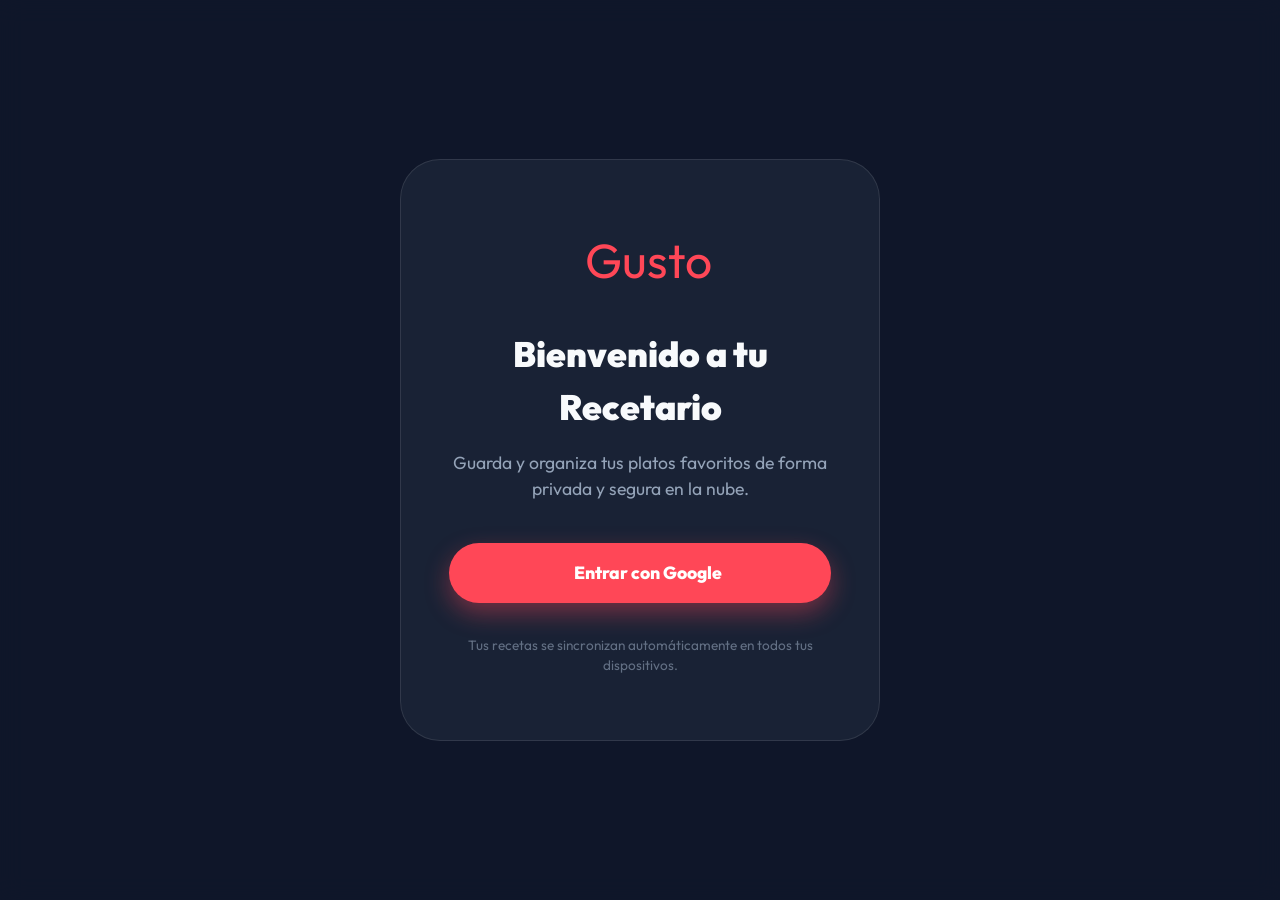
==== app.html @ de2c5a95 "0.4.0 recetas de la comunidad" ====
<!DOCTYPE html>
<html lang="en">

<head>
    <meta charset="UTF-8">
    <meta name="viewport" content="width=device-width, initial-scale=1.0">
    <title>Gusto - Mi Recetario</title>
    <meta name="description" content="Guarda, busca y organiza tus recetas favoritas con Gusto. Tu cocina, tus reglas.">
    <!-- Google Fonts -->
    <link rel="preconnect" href="https://fonts.googleapis.com">
    <link rel="preconnect" href="https://fonts.gstatic.com" crossorigin>
    <link href="https://fonts.googleapis.com/css2?family=Outfit:wght@300;400;600;800&display=swap" rel="stylesheet">
    <!-- Ionicons for Icons -->
    <script type="module" src="https://unpkg.com/ionicons@7.1.0/dist/ionicons/ionicons.esm.js"></script>
    <script nomodule src="https://unpkg.com/ionicons@7.1.0/dist/ionicons/ionicons.js"></script>
    <!-- Favicon -->
    <link rel="icon" href="https://cdn-icons-png.flaticon.com/512/3565/3565418.png" type="image/x-icon">
    <link rel="manifest" href="manifest.json">
    <link rel="stylesheet" href="style.css">
    <!-- Firebase SDK (Compat version for easier Vanilla integration) -->
    <script src="https://www.gstatic.com/firebasejs/9.22.1/firebase-app-compat.js"></script>
    <script src="https://www.gstatic.com/firebasejs/9.22.1/firebase-database-compat.js"></script>
    <script src="https://www.gstatic.com/firebasejs/9.22.1/firebase-auth-compat.js"></script>
</head>

<body class="dark-theme">
    <!-- Login Screen Overlay -->
    <div id="login-screen" class="auth-overlay">
        <div class="auth-card glass">
            <div class="auth-logo">
                <ion-icon name="restaurant"></ion-icon>
                <span>Gusto</span>
            </div>
            <h1>Bienvenido a tu Recetario</h1>
            <p>Guarda y organiza tus platos favoritos de forma privada y segura en la nube.</p>
            <button id="main-login-btn" class="btn-primary">
                <ion-icon name="logo-google"></ion-icon>
                <span>Entrar con Google</span>
            </button>
            <div class="auth-footer">
                Tus recetas se sincronizan automáticamente en todos tus dispositivos.
            </div>
        </div>
    </div>

    <div id="app" class="top-nav-layout" style="display: none;">
        <header class="main-header glass">
            <div class="header-content">
                <a href="index.html" class="logo" style="cursor: pointer; text-decoration: none;">
                    <ion-icon name="restaurant"></ion-icon>
                    <span>Gusto</span>
                </a>

                <nav class="top-nav">
                    <div class="nav-item active" data-view="home">Mis Recetas</div>
                    <div class="nav-item" data-view="favorites">Favoritas</div>
                    <div class="nav-item" data-view="planner">Planificador</div>
                    <div class="nav-item" data-view="shopping">Compras</div>
                    <div class="nav-sep"></div>
                    <div class="custom-dropdown" id="tag-dropdown-desktop">
                        <div class="dropdown-trigger">
                            <span id="current-tag-label-desktop">Todas las Tags</span>
                            <ion-icon name="chevron-down-outline"></ion-icon>
                        </div>
                        <ul class="dropdown-options" id="tag-options-desktop">
                            <li data-tag="all">Todas las Tags</li>
                            <!-- Tags will be injected here -->
                        </ul>
                    </div>
                </nav>

                <div class="header-actions">
                    <div class="search-container">
                        <ion-icon name="search-outline"></ion-icon>
                        <input type="text" id="recipe-search" placeholder="Buscar receta...">
                    </div>

                    <div class="header-btn-group">
                        <button id="add-recipe-btn-desktop" class="btn-primary-sm">
                            <ion-icon name="add"></ion-icon>
                            <span>Nueva</span>
                        </button>

                        <div class="user-profile">
                            <div class="avatar-container">
                                <div class="avatar" id="user-avatar">U</div>
                                <div class="avatar-dropdown glass">
                                    <div class="dropdown-header">Mi Cuenta</div>
                                    <button class="manage-tags-btn"><ion-icon name="pricetags-outline"></ion-icon>
                                        Gestionar Tags</button>
                                    <button class="import-json-btn-menu"><ion-icon
                                            name="code-working-outline"></ion-icon> Importar JSON</button>
                                    <button class="export-json-btn-menu"><ion-icon name="download-outline"></ion-icon>
                                        Exportar JSON</button>
                                    <div class="dropdown-divider"></div>
                                    <button class="logout-btn"><ion-icon name="log-out-outline"></ion-icon> Cerrar
                                        Sesión</button>
                                </div>
                            </div>
                        </div>
                    </div>
                </div>
            </div>
        </header>

        <!-- Mobile Bottom Navigation -->
        <nav class="mobile-bottom-nav glass">
            <div class="nav-item active" data-view="home">
                <ion-icon name="restaurant-outline"></ion-icon>
                <span>Recetas</span>
            </div>
            <div class="nav-item" data-view="favorites">
                <ion-icon name="star-outline"></ion-icon>
                <span>Favoritos</span>
            </div>
            <div class="floating-add-btn" id="add-recipe-btn-mobile">
                <ion-icon name="add"></ion-icon>
            </div>
            <div class="nav-item" data-view="planner">
                <ion-icon name="calendar-outline"></ion-icon>
                <span>Planer</span>
            </div>
            <div class="nav-item" data-view="shopping">
                <ion-icon name="cart-outline"></ion-icon>
                <span>Compras</span>
            </div>
        </nav>

        <!-- Mobile Top Bar (Search + Tags) -->
        <div class="mobile-top-bar glass">
            <a href="index.html" class="mobile-logo-link">
                <ion-icon name="restaurant-outline"></ion-icon>
            </a>
            <div class="search-container">
                <ion-icon name="search-outline"></ion-icon>
                <input type="text" id="recipe-search-mobile" placeholder="Buscar...">
            </div>
            <div class="custom-dropdown" id="tag-dropdown-mobile">
                <div class="dropdown-trigger">
                    <ion-icon name="pricetag-outline"></ion-icon>
                </div>
                <ul class="dropdown-options" id="tag-options-mobile">
                    <li data-tag="all">Todas</li>
                    <!-- Tags will be injected here -->
                </ul>
            </div>
            <div class="user-profile">
                <div class="avatar-container">
                    <div class="avatar" id="user-avatar-mobile">U</div>
                    <div class="avatar-dropdown glass">
                        <div class="dropdown-header">Mi Cuenta</div>
                        <button class="manage-tags-btn"><ion-icon name="pricetags-outline"></ion-icon> Gestionar
                            Tags</button>
                        <button class="import-json-btn-menu"><ion-icon name="code-working-outline"></ion-icon> Importar
                            JSON</button>
                        <button class="export-json-btn-menu"><ion-icon name="download-outline"></ion-icon> Exportar
                            JSON</button>
                        <div class="dropdown-divider"></div>
                        <button class="logout-btn"><ion-icon name="log-out-outline"></ion-icon> Cerrar Sesión</button>
                    </div>
                </div>
            </div>
        </div>


        <main class="content">
            <!-- Weekly Planner View -->
            <section id="planner-view" class="view-section" style="display: none;">
                <div class="header-info">
                    <h1>Planificador Semanal</h1>
                    <p>Organiza tus comidas de la semana</p>
                </div>
                <div class="planner-grid" id="planner-grid">
                    <!-- Days of week will be injected here -->
                </div>
            </section>

            <!-- Shopping List View -->
            <section id="shopping-view" class="view-section" style="display: none;">
                <div class="header-info">
                    <h1>Lista de Compras</h1>
                    <p>Ingredientes necesarios para tus recetas planeadas</p>
                </div>
                <div class="shopping-list-container glass" id="shopping-list-content">
                    <!-- Shopping list items will be injected here -->
                </div>
            </section>

            <section class="random-recipes-container" id="random-recipes-container">
                <div class="header-info">
                    <h1 id="category-title">Recetas Sorpresa</h1>
                    <p></p>
                </div>
                <div class="random-recipes-track" id="random-recipes-track">
                    <!-- Random recipes will be injected here -->
                </div>
            </section>

            <section class="recipe-grid-container">
                <div class="header-info">
                    <h1 id="main-grid-title">Mis Recetas</h1>
                    <p id="recipe-count">Tienes 0 recetas guardadas</p>
                </div>
                <div class="recipe-grid" id="recipe-grid">
                    <!-- Recipes will be injected here -->
                </div>
            </section>
        </main>
    </div>

    <!-- Modal for Adding/Editing Recipes -->
    <div id="recipe-modal" class="modal">
        <div class="modal-content glass">
            <div class="modal-header">
                <h2 id="modal-title">Nueva Receta</h2>
                <button type="button" class="close-modal btn-close-circle"><ion-icon
                        name="close-outline"></ion-icon></button>
            </div>
            <form id="recipe-form">
                <div class="form-grid">
                    <div class="input-group">
                        <label for="recipe-name">Nombre del Plato</label>
                        <input type="text" id="recipe-name" required placeholder="Ej: Lasagna de Berenjenas">
                    </div>
                    <div class="input-group full-width">
                        <label>Selecciona Etiquetas</label>
                        <div id="form-tag-selector" class="form-tag-selector">
                            <!-- Tags will be injected here -->
                        </div>
                    </div>
                    <div class="input-group">
                        <label for="recipe-time">Tiempo (minutos)</label>
                        <input type="number" id="recipe-time" placeholder="Ej: 30" min="1">
                    </div>
                    <div class="input-group">
                        <label for="recipe-difficulty">Dificultad</label>
                        <select id="recipe-difficulty">
                            <option value="Fácil">Fácil</option>
                            <option value="Media" selected>Media</option>
                            <option value="Difícil">Difícil</option>
                        </select>
                    </div>
                    <div class="input-group full-width">
                        <div class="public-toggle">
                            <label for="recipe-public-toggle" class="toggle-label">
                                <span class="toggle-icon"><ion-icon name="earth-outline"></ion-icon></span>
                                <span>Hacer receta pública (visible para todos)</span>
                            </label>
                            <label class="switch">
                                <input type="checkbox" id="recipe-public-toggle">
                                <span class="slider round"></span>
                            </label>
                        </div>
                    </div>
                    <div class="input-group full-width">
                        <label for="recipe-video">URL de Video (Youtube, opcional)</label>
                        <input type="url" id="recipe-video" placeholder="https://www.youtube.com/watch?v=...">
                    </div>
                    <div class="input-group full-width">
                        <label for="recipe-image">URL de Imagen</label>
                        <div class="input-with-button">
                            <input type="url" id="recipe-image" placeholder="https://images.unsplash.com/...">
                            <button type="button" id="search-google-btn" class="btn-secondary-sm">
                                <ion-icon name="logo-google"></ion-icon>
                                Buscar
                            </button>
                        </div>
                        <div id="image-preview-container" class="image-preview-container">
                            <img id="image-preview" src="" alt="Preview" style="display: none;">
                            <div id="image-placeholder" class="image-placeholder">
                                <ion-icon name="image-outline"></ion-icon>
                                <span>Vista previa de la imagen</span>
                            </div>
                        </div>
                    </div>
                    <div class="input-group full-width">
                        <label for="recipe-ingredients">Ingredientes</label>
                        <textarea id="recipe-ingredients" rows="4" required
                            placeholder="Harina (200 gr)&#10;Huevos (3 unidades)&#10;Leche (1 taza)&#10;Sal (a gusto)"></textarea>
                    </div>
                    <div class="input-group full-width">
                        <label for="recipe-steps">Pasos de Preparación</label>
                        <textarea id="recipe-steps" rows="6" required
                            placeholder="1. Precalentar el horno a 180°C&#10;2. Mezjar los ingredientes secos&#10;3. Agregar los líquidos&#10;4. Cocinar por 30 minutos"></textarea>
                    </div>
                </div>
                <div class="modal-footer">
                    <button type="button" class="btn-secondary close-modal">Cancelar</button>
                    <button type="submit" class="btn-primary" id="save-recipe-btn">Guardar Receta</button>
                </div>
            </form>
        </div>
    </div>

    <div id="view-modal" class="modal">
        <div class="modal-content glass detail-view">
            <div class="modal-header">
                <div class="header-actions-row">
                    <button type="button" class="close-modal btn-close-circle">
                        <ion-icon name="arrow-back-outline"></ion-icon>
                    </button>
                    <button id="favorite-current-btn" class="favorite-btn-static circle">
                        <ion-icon name="star-outline"></ion-icon>
                    </button>
                    <div class="header-main-actions">
                        <button id="cook-mode-btn" class="btn-cook-pill">
                            <ion-icon name="flame"></ion-icon>
                            <span class="hide-mobile">Cocinando</span>
                        </button>
                        <button id="share-recipe-btn" class="btn-icon circle">
                            <ion-icon name="share-social-outline"></ion-icon>
                        </button>
                        <button id="edit-current-btn" class="btn-icon circle">
                            <ion-icon name="create-outline"></ion-icon>
                        </button>
                    </div>
                    <button type="button" class="close-modal btn-close-circle">
                        <ion-icon name="close-outline"></ion-icon>
                    </button>
                </div>
            </div>
            <div id="recipe-details" class="details-body">
                <!-- Details will be injected here -->
            </div>
        </div>
    </div>

    <!-- Modal for Importing JSON -->
    <div id="import-modal" class="modal">
        <div class="modal-content glass">
            <div class="modal-header">
                <h2>Importar desde JSON</h2>
                <button type="button" class="close-modal btn-close-circle"><ion-icon
                        name="close-outline"></ion-icon></button>
            </div>
            <div class="modal-body" style="padding: 2rem;">
                <p style="color: var(--text-muted); margin-bottom: 1rem; font-size: 0.9rem;">Pega aquí el código JSON de
                    tu receta para cargarla automáticamente.</p>
                <textarea id="json-input" rows="12" style="width: 100%; font-family: monospace; font-size: 0.85rem;"
                    placeholder='{ "title": "...", "ingredients": [...], "instructions": [...] }'></textarea>
                <div id="import-error"
                    style="color: var(--primary); margin-top: 0.5rem; font-size: 0.85rem; display: none;">Error: Formato
                    JSON inválido o faltan campos obligatorios.</div>
            </div>
            <div class="modal-footer">
                <button type="button" class="btn-secondary close-modal">Cancelar</button>
                <button type="button" class="btn-primary" id="process-json-btn">Procesar JSON</button>
            </div>
        </div>
    </div>

    <!-- Cooking Mode Overlay -->
    <div id="cook-overlay" class="cook-overlay" style="display: none;">
        <div class="cook-content glass">
            <header class="cook-header">
                <div class="cook-header-left">
                    <h1 id="cook-title">Título de la Receta</h1>
                    <div id="cook-video-link-container"></div>
                </div>
                <button id="exit-cook-btn" class="btn-icon"><ion-icon name="close-outline"></ion-icon></button>
            </header>
            <div class="cook-body">
                <div class="cook-section">
                    <h2>Ingredientes <small>(Toca para marcar)</small></h2>
                    <ul id="cook-ingredients-list" class="checklist"></ul>
                </div>
                <div class="cook-section">
                    <h2>Preparación</h2>
                    <div id="cook-steps-list" class="cook-steps"></div>
                </div>
            </div>
        </div>
    </div>

    <!-- Modal for Tag Management -->
    <div id="tags-modal" class="modal">
        <div class="modal-content glass">
            <div class="modal-header">
                <h2>Gestionar Tags</h2>
                <button type="button" class="close-modal btn-close-circle"><ion-icon
                        name="close-outline"></ion-icon></button>
            </div>
            <div class="modal-body" style="padding: 2rem;">
                <div class="add-tag-form" style="display: flex; gap: 1rem; margin-bottom: 2rem;">
                    <input type="text" id="new-tag-name" placeholder="Nueva tag..."
                        style="flex: 1; padding: 0.8rem 1.2rem; border-radius: 12px; background: rgba(255,255,255,0.05); border: 1px solid var(--border-color); color: white;">
                    <button id="add-tag-btn" class="btn-primary" style="padding: 0 1.5rem;">Añadir</button>
                </div>
                <div id="tags-list-container" class="tags-manager-list">
                    <!-- Tags will be listed here with edit/delete buttons -->
                </div>
            </div>
        </div>
    </div>

    <!-- Modal for Planner Selection -->
    <div id="planner-modal" class="modal">
        <div class="modal-content glass">
            <div class="modal-header">
                <h2>Añadir al Plan: <span id="planner-day-name">Día</span></h2>
                <button type="button" class="close-modal"><ion-icon name="close-outline"></ion-icon></button>
            </div>
            <div class="modal-body">
                <div class="planner-options-header">
                    <div class="search-container planner-search">
                        <ion-icon name="search-outline"></ion-icon>
                        <input type="text" id="planner-search-input" placeholder="Buscar receta para añadir...">
                    </div>
                </div>
                <div id="planner-options" class="planner-list">
                    <!-- Recipes will be listed here as simple list items -->
                </div>
            </div>
        </div>
    </div>

    <script src="main.js"></script>
    <script src="app.js"></script>
</body>

</html>
---- style.css ----
:root {
    /* Color Palette */
    --primary: #ff4757;
    --primary-hover: #ff6b81;
    --primary-light: rgba(255, 71, 87, 0.15);
    --secondary: #475569;
    --secondary-hover: #64748b;
    --bg-dark: #0f172a;
    --bg-card: #1e293b;
    --bg-glass: rgba(30, 41, 59, 0.7);
    --text-main: #f8fafc;
    --text-muted: #94a3b8;
    --accent-blue: #38bdf8;
    --accent-green: #10b981;
    --danger: #ef4444;
    --border-color: rgba(255, 255, 255, 0.1);

    /* Layout Variables */
    --radius-lg: 28px;
    --radius-md: 16px;
    --radius-sm: 10px;
    --radius-pill: 100px;
    --shadow-lg: 0 20px 40px -15px rgba(0, 0, 0, 0.5);
    --transition-fast: 0.15s ease;
    --transition-med: 0.35s cubic-bezier(0.4, 0, 0.2, 1);
}

/* Base Styles */
* {
    margin: 0;
    padding: 0;
    box-sizing: border-box;
    font-family: 'Outfit', sans-serif;
}

body {
    background-color: var(--bg-dark);
    color: var(--text-main);
    overflow-x: hidden;
    line-height: 1.5;
}

::-webkit-scrollbar {
    width: 6px;
    height: 6px;
}

::-webkit-scrollbar-track {
    background: transparent;
}

::-webkit-scrollbar-thumb {
    background: var(--bg-card);
    border-radius: 10px;
}

#app {
    display: flex;
    flex-direction: column;
    min-height: 100vh;
    opacity: 0;
    transition: opacity 0.5s ease;
}

#app[style*="display: flex"],
#app[style*="display: block"] {
    opacity: 1;
}

/* Header & Navigation */
.main-header {
    background: var(--bg-glass);
    backdrop-filter: blur(16px);
    -webkit-backdrop-filter: blur(16px);
    border-bottom: 1px solid var(--border-color);
    position: sticky;
    top: 0;
    z-index: 1000;
    padding: 0.75rem 2rem;
}

.header-content {
    max-width: 1400px;
    margin: 0 auto;
    display: flex;
    align-items: center;
    justify-content: space-between;
    gap: 2rem;
}

.logo {
    display: flex;
    align-items: center;
    gap: 0.75rem;
    font-size: 1.6rem;
    font-weight: 800;
    color: var(--primary);
    cursor: pointer;
    flex-shrink: 0;
    text-decoration: none;
}

.logo:hover {
    opacity: 0.85;
}

.top-nav {
    display: flex;
    align-items: center;
    gap: 0.5rem;
}

.nav-item {
    font-size: 0.95rem;
    font-weight: 600;
    color: var(--text-muted);
    padding: 0.6rem 1.2rem;
    border-radius: var(--radius-md);
    transition: var(--transition-fast);
    cursor: pointer;
    display: flex;
    align-items: center;
    gap: 0.5rem;
}

.nav-item:hover {
    color: var(--text-main);
    background: rgba(255, 255, 255, 0.05);
}

.nav-item.active {
    color: var(--primary);
    background: var(--primary-light);
}

.nav-sep {
    width: 1px;
    height: 24px;
    background: var(--border-color);
    margin: 0 0.5rem;
}

/* Header Actions */
.header-actions {
    display: flex;
    align-items: center;
    gap: 1.5rem;
}

.search-container {
    background: var(--bg-card);
    border: 1px solid var(--border-color);
    border-radius: var(--radius-pill);
    display: flex;
    align-items: center;
    padding: 0 1.2rem;
    gap: 0.75rem;
    width: 240px;
    height: 42px;
    transition: var(--transition-med);
}

.search-container:focus-within {
    width: 320px;
    border-color: var(--primary);
    box-shadow: 0 0 0 4px rgba(255, 71, 87, 0.1);
}

.search-container input {
    background: transparent;
    border: none;
    color: var(--text-main);
    flex: 1;
    outline: none;
    font-size: 0.95rem;
}

.header-btn-group {
    display: flex;
    align-items: center;
    gap: 1rem;
}

/* Buttons */
button {
    border: none;
    outline: none;
    cursor: pointer;
    transition: var(--transition-fast);
    display: inline-flex;
    align-items: center;
    justify-content: center;
    gap: 0.5rem;
}

.btn-primary {
    background: linear-gradient(135deg, var(--primary), #ff6b81);
    color: white;
    padding: 0.9rem 2.2rem;
    font-weight: 800;
    border-radius: var(--radius-pill);
    box-shadow: 0 4px 15px rgba(255, 71, 87, 0.35);
    border: 1px solid rgba(255, 255, 255, 0.1);
}

.btn-primary:hover {
    transform: translateY(-3px) scale(1.02);
    box-shadow: 0 8px 25px rgba(255, 71, 87, 0.45);
}

.btn-primary:active {
    transform: translateY(0) scale(0.98);
}

.btn-primary-sm {
    background: linear-gradient(135deg, var(--primary), #ff6b81);
    color: white;
    height: 42px;
    padding: 0 1.5rem;
    font-weight: 700;
    border-radius: var(--radius-pill);
    box-shadow: 0 4px 12px rgba(255, 71, 87, 0.3);
    font-size: 0.9rem;
}

.btn-primary-sm:hover {
    transform: translateY(-2px);
    box-shadow: 0 6px 18px rgba(255, 71, 87, 0.4);
}

.btn-secondary {
    background: rgba(255, 255, 255, 0.08);
    color: white;
    padding: 0.9rem 2.2rem;
    font-weight: 700;
    border-radius: var(--radius-pill);
    border: 1px solid var(--border-color);
}

.btn-secondary:hover {
    background: rgba(255, 255, 255, 0.15);
    border-color: rgba(255, 255, 255, 0.3);
}

.btn-secondary-sm {
    background: rgba(255, 255, 255, 0.05);
    border: 1px solid var(--border-color);
    color: var(--text-main);
    height: 42px;
    padding: 0 1.2rem;
    font-weight: 600;
    border-radius: var(--radius-pill);
    font-size: 0.85rem;
}

.btn-secondary-sm:hover {
    background: rgba(255, 255, 255, 0.1);
}

.btn-danger {
    background: rgba(239, 68, 68, 0.1);
    color: var(--danger);
    border: 1px solid rgba(239, 68, 68, 0.2);
    padding: 0.8rem 1.8rem;
    font-weight: 700;
    border-radius: var(--radius-pill);
    text-decoration: none;
}

.btn-danger:hover {
    background: var(--danger);
    color: white;
    transform: scale(1.05);
}

.btn-icon {
    width: 44px;
    height: 44px;
    background: rgba(255, 255, 255, 0.08);
    color: var(--text-main);
    font-size: 1.4rem;
    border-radius: 50%;
}

.btn-icon:hover {
    background: var(--primary);
    color: white;
    transform: scale(1.1) rotate(5deg);
}

.btn-close-circle {
    width: 40px;
    height: 40px;
    background: rgba(255, 255, 255, 0.1);
    color: var(--text-main);
    font-size: 1.5rem;
    border-radius: 50%;
}

.btn-close-circle:hover {
    background: var(--danger);
    color: white;
    transform: rotate(90deg);
}

/* Custom Dropdown */
.custom-dropdown {
    position: relative;
}

.dropdown-trigger {
    background: rgba(255, 255, 255, 0.05);
    border: 1px solid var(--border-color);
    border-radius: var(--radius-pill);
    padding: 0.6rem 1.25rem;
    display: flex;
    align-items: center;
    gap: 0.75rem;
    font-size: 0.9rem;
    cursor: pointer;
    transition: 0.2s;
}

.dropdown-trigger:hover {
    background: rgba(255, 255, 255, 0.1);
    border-color: var(--text-muted);
}

.dropdown-options {
    position: absolute;
    top: calc(100% + 12px);
    right: 0;
    background: var(--bg-card);
    border: 1px solid var(--border-color);
    border-radius: var(--radius-md);
    min-width: 220px;
    display: none;
    z-index: 1100;
    padding: 0.6rem;
    box-shadow: var(--shadow-lg);
}

.custom-dropdown.active .dropdown-options {
    display: block !important;
    animation: slideDown 0.3s cubic-bezier(0.16, 1, 0.3, 1);
}

@keyframes slideDown {
    from {
        transform: translateY(-10px);
        opacity: 0;
    }

    to {
        transform: translateY(0);
        opacity: 1;
    }
}

.dropdown-options li {
    padding: 0.8rem 1.2rem;
    border-radius: var(--radius-sm);
    cursor: pointer;
    transition: 0.2s;
    list-style: none;
    font-weight: 500;
}

.dropdown-options li:hover {
    background: var(--primary-light);
    color: var(--primary);
    transform: translateX(5px);
}

/* Avatar System */
.avatar-container {
    position: relative;
}

.avatar {
    width: 42px;
    height: 42px;
    background: linear-gradient(135deg, #3b82f6, #06b6d4);
    border-radius: 50%;
    display: flex;
    align-items: center;
    justify-content: center;
    font-weight: 700;
    cursor: pointer;
    border: 2px solid rgba(255, 255, 255, 0.2);
    transition: 0.2s;
}

.avatar:hover {
    border-color: var(--primary);
    transform: translateY(-2px);
}

.avatar-dropdown {
    position: absolute;
    top: calc(100% + 15px);
    right: 0;
    width: 240px;
    background: var(--bg-card);
    border: 1px solid var(--border-color);
    border-radius: var(--radius-lg);
    padding: 0.75rem;
    display: none;
    flex-direction: column;
    gap: 0.25rem;
    z-index: 1100;
    box-shadow: var(--shadow-lg);
}

.avatar-container.active .avatar-dropdown {
    display: flex;
    animation: slideDown 0.3s cubic-bezier(0.16, 1, 0.3, 1);
}

.dropdown-header {
    padding: 0.8rem 1rem;
    font-size: 0.7rem;
    color: var(--text-muted);
    font-weight: 800;
    text-transform: uppercase;
    letter-spacing: 1.5px;
    opacity: 0.7;
}

.avatar-dropdown button {
    background: transparent;
    border: none;
    color: var(--text-main);
    padding: 0.8rem 1rem;
    text-align: left;
    border-radius: 12px;
    width: 100%;
    display: flex;
    align-items: center;
    gap: 0.8rem;
    font-size: 0.95rem;
    transition: 0.2s;
    cursor: pointer;
}

.avatar-dropdown button:hover {
    background: var(--primary-light);
    color: var(--primary);
    padding-left: 1.4rem;
}

.dropdown-divider {
    height: 1px;
    background: var(--border-color);
    margin: 0.5rem;
}

/* Detail Header Actions Row Base */
.header-actions-row {
    display: flex;
    align-items: center;
    gap: 1rem;
    width: 100%;
}

.header-main-actions {
    display: flex;
    align-items: center;
    gap: 0.8rem;
}

.btn-cook-pill {
    background: #ff4757;
    color: white;
    border: none;
    padding: 0.7rem 1.4rem;
    border-radius: 30px;
    display: flex;
    align-items: center;
    gap: 0.8rem;
    font-weight: 800;
    font-size: 0.95rem;
    cursor: pointer;
    transition: 0.3s;
    box-shadow: 0 5px 15px rgba(255, 71, 87, 0.3);
}

.btn-cook-pill:hover {
    background: #ff6b81;
    transform: translateY(-2px);
}

.btn-cook-pill ion-icon {
    font-size: 1.2rem;
}

.btn-icon.circle {
    width: 42px;
    height: 42px;
    display: flex;
    align-items: center;
    justify-content: center;
    border-radius: 50%;
    background: var(--primary-light);
    color: var(--primary);
}

.btn-icon.circle:hover {
    background: var(--primary);
    color: white;
}

/* Mobile navigation elements (HIDDEN ON DESKTOP) */
.mobile-bottom-nav {
    display: none;
    position: fixed;
    bottom: 0;
    left: 0;
    right: 0;
    height: 65px;
    background: rgba(15, 23, 42, 0.9);
    backdrop-filter: blur(25px);
    border-top: 1px solid rgba(255, 255, 255, 0.08);
    z-index: 1000;
    justify-content: space-around;
    align-items: center;
    padding: 0 0.5rem;
    box-shadow: 0 -10px 40px rgba(0, 0, 0, 0.4);
}

.floating-add-btn {
    width: 58px;
    height: 58px;
    background: #ff4757;
    color: white;
    border-radius: 50%;
    display: none;
    align-items: center;
    justify-content: center;
    font-size: 1.8rem;
    position: fixed;
    bottom: 35px;
    left: 50%;
    transform: translateX(-50%);
    box-shadow: 0 8px 25px rgba(255, 71, 87, 0.5);
    border: 5px solid #0f172a;
    cursor: pointer;
    transition: 0.3s cubic-bezier(0.175, 0.885, 0.32, 1.275);
    z-index: 1001;
}

.floating-add-btn:active {
    transform: translateX(-50%) scale(0.9);
}

.mobile-top-bar {
    display: none;
    position: sticky;
    top: 0;
    left: 0;
    right: 0;
    padding: 1rem 1.5rem;
    background: rgba(15, 23, 42, 0.8);
    backdrop-filter: blur(20px);
    z-index: 1000;
    gap: 1rem;
    align-items: center;
    border-bottom: 1px solid var(--border-color);
}

/* Main Content */
.content {
    flex: 1;
    padding: 4rem 2rem;
    max-width: 1400px;
    margin: 0 auto;
    width: 100%;
}

.header-info {
    margin-bottom: 2.5rem;
}

.header-info h1 {
    font-size: 2.5rem;
    font-weight: 900;
    margin-bottom: 0.5rem;
}

.header-info p {
    color: var(--text-muted);
    font-size: 1.1rem;
}

/* Carousel (Random Recipes) */
.random-recipes-container {
    margin-bottom: 5rem;
}

.random-recipes-track {
    display: flex;
    gap: 1.5rem;
    overflow-x: auto;
    padding-bottom: 1.5rem;
    scroll-snap-type: x mandatory;
}

.random-recipes-track::-webkit-scrollbar {
    height: 4px;
}

.random-card {
    flex: 0 0 100%;
    min-width: 100%;
    height: 400px;
    position: relative;
    border-radius: var(--radius-lg);
    overflow: hidden;
    scroll-snap-align: start;
    cursor: pointer;
    background: var(--bg-card);
}

.random-card img {
    width: 100%;
    height: 100%;
    object-fit: cover;
    filter: brightness(0.65);
    transition: 0.6s ease;
}

.random-card:hover img {
    transform: scale(1.02);
    filter: brightness(0.45);
}

.random-card-info {
    position: absolute;
    bottom: 0;
    left: 0;
    right: 0;
    padding: 4rem 3rem;
    background: linear-gradient(to top, rgba(0, 0, 0, 0.95) 0%, rgba(0, 0, 0, 0.4) 70%, transparent 100%);
    pointer-events: none;
    transition: 0.3s;
}

.random-card-info h3 {
    font-size: 2.2rem;
    font-weight: 900;
    color: white;
    margin-top: 0.8rem;
    text-shadow: 0 2px 15px rgba(0, 0, 0, 0.6);
    letter-spacing: -0.8px;
}

.random-card .tag {
    background: var(--primary);
    color: white;
    box-shadow: 0 4px 10px rgba(255, 71, 87, 0.4);
}

/* Recipe Grid */
.recipe-grid {
    display: grid;
    grid-template-columns: repeat(auto-fill, minmax(320px, 1fr));
    gap: 2.5rem;
}

.recipe-card {
    background: var(--bg-card);
    border-radius: var(--radius-lg);
    overflow: hidden;
    border: 1px solid var(--border-color);
    transition: var(--transition-med);
    cursor: pointer;
}

.recipe-card:hover {
    transform: translateY(-10px);
    border-color: var(--primary);
    box-shadow: 0 20px 40px rgba(0, 0, 0, 0.5);
}

.recipe-card-img-container {
    position: relative;
    height: 220px;
    width: 100%;
    overflow: hidden;
}

.recipe-img {
    width: 100%;
    height: 100%;
    object-fit: cover;
    transition: 0.6s ease;
}

.recipe-card:hover .recipe-img {
    transform: scale(1.08);
}

.favorite-btn {
    position: absolute;
    top: 1rem;
    right: 1rem;
    width: 40px;
    height: 40px;
    background: rgba(15, 23, 42, 0.6);
    backdrop-filter: blur(8px);
    border-radius: 50%;
    color: white;
    font-size: 1.3rem;
    z-index: 10;
}

.favorite-btn:hover {
    background: var(--primary);
    transform: scale(1.1);
}

.favorite-btn.active {
    color: #ffd700;
    background: rgba(255, 215, 0, 0.2);
    border: 1px solid rgba(255, 215, 0, 0.3);
}

.video-badge {
    position: absolute;
    top: 1rem;
    left: 1rem;
    background: rgba(239, 68, 68, 0.9);
    color: white;
    width: 36px;
    height: 36px;
    border-radius: 50%;
    display: flex;
    align-items: center;
    justify-content: center;
    font-size: 1.2rem;
    box-shadow: 0 4px 10px rgba(0, 0, 0, 0.3);
    z-index: 5;
}

.recipe-info {
    padding: 1.75rem;
}

.recipe-tags {
    display: flex;
    gap: 0.5rem;
    margin-bottom: 0.75rem;
    flex-wrap: wrap;
}

.tag {
    background: var(--primary-light);
    color: var(--primary);
    font-size: 0.75rem;
    font-weight: 800;
    padding: 0.35rem 0.85rem;
    border-radius: 10px;
    text-transform: uppercase;
    letter-spacing: 0.5px;
}

.recipe-card h3 {
    font-size: 1.4rem;
    font-weight: 800;
    margin-bottom: 0.75rem;
    line-height: 1.2;
}

.recipe-meta {
    display: flex;
    gap: 1rem;
    color: var(--text-muted);
    font-size: 0.85rem;
    font-weight: 600;
}

.recipe-meta span {
    display: flex;
    align-items: center;
    gap: 0.4rem;
}

.no-recipes {
    grid-column: 1 / -1;
    padding: 5rem;
    text-align: center;
    color: var(--text-muted);
}

.no-recipes ion-icon {
    font-size: 4rem;
    opacity: 0.2;
    margin-bottom: 1rem;
}

/* Modal System */
.modal {
    display: none;
    position: fixed;
    top: 0;
    left: 0;
    width: 100%;
    height: 100%;
    background: rgba(10, 15, 25, 0.85);
    backdrop-filter: blur(12px);
    z-index: 2000;
}

.modal-content {
    background: var(--bg-card);
    margin: 3rem auto;
    width: 90%;
    max-width: 850px;
    border-radius: 32px;
    border: 1px solid var(--border-color);
    box-shadow: 0 30px 60px rgba(0, 0, 0, 0.6);
    overflow-y: auto;
    max-height: calc(100vh - 6rem);
    animation: modalSlideUp 0.4s cubic-bezier(0.16, 1, 0.3, 1);
}

@keyframes modalSlideUp {
    from {
        transform: translateY(50px);
        opacity: 0;
    }

    to {
        transform: translateY(0);
        opacity: 1;
    }
}

.modal-header {
    padding: 2rem 2.5rem;
    border-bottom: 1px solid var(--border-color);
    display: flex;
    justify-content: space-between;
    align-items: center;
}

.modal-header h2 {
    font-size: 1.8rem;
    font-weight: 900;
}

.modal-footer {
    padding: 1.5rem 2.5rem;
    border-top: 1px solid var(--border-color);
    display: flex;
    justify-content: flex-end;
    gap: 1rem;
}

/* Form Styles */
.form-grid {
    padding: 2rem 2.5rem;
    display: grid;
    grid-template-columns: 1fr 1fr;
    gap: 1.5rem;
}

.input-group {
    display: flex;
    flex-direction: column;
    gap: 0.6rem;
}

.full-width {
    grid-column: 1 / -1;
}

.input-group label {
    font-size: 0.9rem;
    font-weight: 700;
    color: var(--text-muted);
}

.input-group input,
.input-group select,
.input-group textarea {
    background: rgba(255, 255, 255, 0.05);
    border: 1px solid var(--border-color);
    border-radius: var(--radius-md);
    padding: 0.75rem 1rem;
    color: white;
    outline: none;
    transition: 0.2s;
    font-size: 1rem;
}

.input-group input:focus,
.input-group select:focus,
.input-group textarea:focus {
    border-color: var(--primary);
    background: rgba(255, 255, 255, 0.08);
}

.input-with-button {
    display: flex;
    gap: 0.75rem;
}

.input-with-button input {
    flex: 1;
}

.image-preview-container {
    margin-top: 1rem;
    height: 180px;
    width: 100%;
    border-radius: var(--radius-md);
    background: rgba(255, 255, 255, 0.03);
    border: 2px dashed var(--border-color);
    display: flex;
    align-items: center;
    justify-content: center;
    overflow: hidden;
}

#image-preview {
    width: 100%;
    height: 100%;
    object-fit: cover;
}

.image-placeholder {
    display: flex;
    flex-direction: column;
    align-items: center;
    gap: 0.5rem;
    color: var(--text-muted);
}

.image-placeholder ion-icon {
    font-size: 2.5rem;
}

/* Detail View */
.detail-view {
    max-width: 1000px;
    padding: 0;
}

.detail-hero {
    position: relative;
    height: 400px;
}

.detail-hero img {
    width: 100%;
    height: 100%;
    object-fit: cover;
}

.detail-hero-overlay {
    position: absolute;
    inset: 0;
    background: linear-gradient(to top, var(--bg-card), transparent 70%);
}

.detail-content {
    padding: 2rem 3rem 4rem;
    margin-top: -80px;
    position: relative;
    z-index: 5;
}

.detail-header-info h1 {
    font-size: 3.5rem;
    font-weight: 950;
    line-height: 1.1;
    margin-bottom: 1rem;
}

.detail-meta-row {
    display: flex;
    gap: 2rem;
    margin-bottom: 2.5rem;
    color: var(--text-muted);
    font-size: 1.1rem;
}

.detail-section-title {
    font-size: 1.4rem;
    font-weight: 900;
    color: var(--primary);
    text-transform: uppercase;
    letter-spacing: 2px;
    margin: 3rem 0 1.5rem;
}

.detail-ingredients,
.detail-steps {
    font-size: 1.2rem;
    line-height: 1.8;
}

.detail-steps {
    white-space: pre-wrap;
    padding-left: 1.5rem;
    border-left: 3px solid var(--border-color);
}

/* Planner View */
.planner-grid {
    display: grid;
    grid-template-columns: repeat(auto-fill, minmax(300px, 1fr));
    gap: 1.5rem;
}

.planner-day {
    background: var(--bg-card);
    border-radius: var(--radius-lg);
    padding: 1.5rem;
    border: 1px solid var(--border-color);
}

.planner-day h3 {
    margin-bottom: 1.2rem;
    color: var(--primary);
    font-size: 1.3rem;
}

.planner-recipe {
    background: rgba(255, 255, 255, 0.05);
    padding: 0.75rem 1rem;
    border-radius: var(--radius-md);
    margin-bottom: 0.75rem;
    display: flex;
    justify-content: space-between;
    align-items: center;
}

.planner-slot {
    border: 2px dashed var(--border-color);
    border-radius: var(--radius-md);
    padding: 1rem;
    display: flex;
    align-items: center;
    justify-content: center;
    gap: 0.5rem;
    color: var(--text-muted);
    cursor: pointer;
    transition: 0.2s;
}

.planner-slot:hover {
    border-color: var(--primary);
    color: var(--primary);
    background: var(--primary-light);
}

.planner-list {
    display: flex;
    flex-direction: column;
    gap: 0.5rem;
    padding: 1rem;
}

.planner-list-item {
    display: flex;
    align-items: center;
    gap: 1rem;
    padding: 0.75rem;
    border-radius: var(--radius-md);
    cursor: pointer;
    transition: 0.2s;
}

.planner-list-item:hover {
    background: rgba(255, 255, 255, 0.05);
}

.planner-list-thumbnail {
    width: 50px;
    height: 50px;
    border-radius: 10px;
    object-fit: cover;
}

/* Shopping List */
.shopping-list-container {
    padding: 2.5rem;
    border-radius: var(--radius-lg);
}

.shopping-item {
    padding: 1rem 0;
    border-bottom: 1px solid var(--border-color);
    display: flex;
    justify-content: space-between;
    align-items: center;
    font-size: 1.1rem;
}

.item-count {
    background: var(--primary);
    color: white;
    font-size: 0.75rem;
    font-weight: 600;
    padding: 0.2rem 0.5rem;
    border-radius: 20px;
    margin-left: 0.5rem;
}

.shopping-item:last-child {
    border-bottom: none;
}

/* Tag Manager */
.public-toggle {
    display: flex;
    align-items: center;
    justify-content: space-between;
    padding: 0.8rem 1.2rem;
    background: rgba(255,255,255,0.05);
    border-radius: 12px;
    border: 1px solid var(--border-color);
}

.toggle-label {
    display: flex;
    align-items: center;
    gap: 0.5rem;
    font-size: 0.95rem;
    color: var(--text-muted);
}

.toggle-icon {
    color: var(--primary);
}

/* Toggle Switch */
.switch {
    position: relative;
    display: inline-block;
    width: 48px;
    height: 26px;
}

.switch input {
    opacity: 0;
    width: 0;
    height: 0;
}

.slider {
    position: absolute;
    cursor: pointer;
    top: 0;
    left: 0;
    right: 0;
    bottom: 0;
    background-color: rgba(255,255,255,0.1);
    transition: .4s;
}

.slider:before {
    position: absolute;
    content: "";
    height: 20px;
    width: 20px;
    left: 3px;
    bottom: 3px;
    background-color: white;
    transition: .4s;
}

input:checked + .slider {
    background-color: var(--primary);
}

.slider.round {
    border-radius: 26px;
}

.slider.round:before {
    border-radius: 50%;
}
.tags-manager-list {
    display: flex;
    flex-direction: column;
    gap: 0.75rem;
}

.tag-manager-item {
    background: rgba(255, 255, 255, 0.03);
    padding: 1rem 1.5rem;
    border-radius: var(--radius-md);
    display: flex;
    align-items: center;
    justify-content: space-between;
}

/* Form Tag Selector */
.form-tag-selector {
    display: flex;
    flex-wrap: wrap;
    gap: 0.8rem;
    margin-top: 0.5rem;
}

.form-tag-item {
    padding: 0.6rem 1.2rem;
    background: rgba(255, 255, 255, 0.05);
    border: 1px solid var(--border-color);
    border-radius: var(--radius-pill);
    cursor: pointer;
    transition: 0.2s;
    font-size: 0.9rem;
}

.form-tag-item:hover {
    background: rgba(255, 255, 255, 0.1);
}

.form-tag-item.selected {
    background: #ff4757;
    border-color: #ff4757;
    color: white;
    font-weight: 700;
    box-shadow: 0 5px 15px rgba(255, 71, 87, 0.3);
}

/* Immersion in Cooking Mode */
.cook-overlay {
    position: fixed;
    inset: 0;
    background: #161e2e;
    z-index: 3000;
    overflow-y: auto;
    padding: 4rem 2rem;
}

.cook-content {
    max-width: 1200px;
    margin: 0 auto;
    display: grid;
    grid-template-columns: 350px 1fr;
    gap: 4rem;
}

.cook-header {
    grid-column: 1 / -1;
    display: flex;
    justify-content: space-between;
    align-items: center;
    margin-bottom: 3rem;
}

.cook-title-area h1 {
    font-size: 3rem;
    font-weight: 950;
    letter-spacing: -1px;
}

.cook-col-title {
    font-size: 1.2rem;
    font-weight: 900;
    color: #ff4757;
    text-transform: uppercase;
    margin-bottom: 2rem;
    display: flex;
    align-items: center;
    gap: 1rem;
}

.cook-col-title span {
    font-size: 0.8rem;
    color: var(--text-muted);
    font-weight: 400;
    text-transform: none;
}

.checklist li {
    background: #1c2533;
    border: 1px solid rgba(255, 255, 255, 0.05);
    padding: 1.2rem;
    border-radius: 12px;
    margin-bottom: 1rem;
    display: flex;
    align-items: center;
    gap: 1.2rem;
    cursor: pointer;
    transition: 0.2s;
}

.checklist li:hover {
    background: #252f3f;
}

.checklist li::before {
    content: ' ';
    width: 24px;
    height: 24px;
    border: 2px solid rgba(255, 255, 255, 0.2);
    border-radius: 6px;
    flex-shrink: 0;
}

.checklist li.checked {
    opacity: 0.4;
}

.checklist li.checked::before {
    content: '\2713';
    display: flex;
    align-items: center;
    justify-content: center;
    background: #ff4757;
    border-color: #ff4757;
    color: white;
    font-size: 0.9rem;
}

.cook-steps p {
    font-size: 1.2rem;
    line-height: 1.8;
    margin-bottom: 2.5rem;
    color: #e2e8f0;
    padding-left: 2rem;
    border-left: 2px solid rgba(255, 255, 255, 0.1);
}

/* Detail Modal Fixes */
.header-left {
    display: flex;
    align-items: center;
    gap: 1rem;
}

.favorite-btn-static {
    width: 44px;
    height: 44px;
    background: rgba(255, 255, 200, 0.1);
    border: 1px solid rgba(255, 215, 0, 0.2);
    color: #ffd700;
    border-radius: 50%;
    display: flex;
    align-items: center;
    justify-content: center;
    font-size: 1.3rem;
}

.favorite-btn-static.active {
    background: #ffd700;
    color: #1e293b;
}

.cook-video-link {
    display: inline-flex;
    align-items: center;
    gap: 0.6rem;
    background: #FF0000;
    color: white;
    padding: 0.8rem 1.6rem;
    border-radius: var(--radius-pill);
    font-weight: 700;
    text-decoration: none;
    font-size: 0.95rem;
    transition: 0.3s cubic-bezier(0.175, 0.885, 0.32, 1.275);
}

.cook-video-link:hover {
    transform: scale(1.05) translateY(-2px);
    box-shadow: 0 10px 20px rgba(255, 0, 0, 0.3);
}

/* Cooking Mode Header */
.cook-header-left {
    display: flex;
    flex-direction: column;
    gap: 0.5rem;
}

.cook-header-left h1 {
    font-size: 3rem;
    font-weight: 950;
    letter-spacing: -1px;
}

/* Detail Footer */
.detail-footer {
    padding: 3rem;
    border-top: 1px solid var(--border-color);
    display: flex;
    flex-direction: row;
    justify-content: center;
    align-items: center;
    gap: 2rem;
}

.btn-danger-outline {
    background: rgba(239, 68, 68, 0.05);
    color: var(--danger);
    border: 2px solid rgba(239, 68, 68, 0.2);
    padding: 0.8rem 1.8rem;
    font-weight: 700;
    border-radius: var(--radius-pill);
    display: flex;
    align-items: center;
    gap: 0.8rem;
    cursor: pointer;
    transition: 0.3s;
}

.btn-danger-outline:hover {
    background: var(--danger);
    color: white;
    border-color: var(--danger);
    transform: translateY(-2px);
}

.toast {
    position: fixed;
    bottom: 2rem;
    left: 50%;
    transform: translateX(-50%) translateY(100px);
    background: #1e293b;
    color: white;
    padding: 1rem 2rem;
    border-radius: var(--radius-pill);
    display: flex;
    align-items: center;
    gap: 0.75rem;
    z-index: 6000;
    transition: 0.4s cubic-bezier(0.175, 0.885, 0.32, 1.275);
    box-shadow: 0 10px 30px rgba(0, 0, 0, 0.5);
    border: 1px solid var(--border-color);
}

.toast.show {
    transform: translateX(-50%) translateY(0);
}

.toast.success ion-icon {
    color: var(--accent-green);
}

.toast.error ion-icon {
    color: var(--danger);
}

/* Authentication */
.auth-overlay {
    position: fixed;
    inset: 0;
    z-index: 5000;
    display: flex;
    align-items: center;
    justify-content: center;
    background: url('https://images.unsplash.com/photo-1556910103-1c02745aae4d?auto=format&fit=crop&q=80&w=2000') center/cover;
}

.auth-overlay::before {
    content: '';
    position: absolute;
    inset: 0;
    background: rgba(15, 23, 42, 0.8);
    backdrop-filter: blur(12px);
}

.auth-card {
    position: relative;
    background: var(--bg-card);
    padding: 4rem 3rem;
    border-radius: 40px;
    max-width: 480px;
    width: 90%;
    border: 1px solid var(--border-color);
    text-align: center;
}

.auth-logo {
    font-size: 3rem;
    color: var(--primary);
    margin-bottom: 2rem;
    display: flex;
    align-items: center;
    justify-content: center;
    gap: 1rem;
}

.auth-card h1 {
    font-size: 2.2rem;
    font-weight: 900;
    margin-bottom: 1rem;
}

.auth-card p {
    color: var(--text-muted);
    margin-bottom: 2.5rem;
    font-size: 1.1rem;
}

#main-login-btn {
    width: 100%;
    height: 60px;
    background: #ff4757;
    color: white;
    font-size: 1.1rem;
    font-weight: 800;
    border-radius: 30px;
    display: flex;
    align-items: center;
    justify-content: center;
    gap: 1rem;
    box-shadow: 0 10px 25px rgba(255, 71, 87, 0.4);
    border: none;
    cursor: pointer;
    transition: 0.3s;
}

#main-login-btn:hover {
    background: #ff6b81;
    transform: translateY(-3px);
    box-shadow: 0 15px 30px rgba(255, 71, 87, 0.5);
}

.auth-footer {
    margin-top: 2rem;
    font-size: 0.85rem;
    color: var(--text-muted);
    opacity: 0.6;
}

/* Final Desktop Hide & Layout Polish */
.mobile-bottom-nav,
.mobile-top-bar,
.floating-add-btn {
    display: none !important;
}

/* Desktop Utilities */
.glass {
    background: rgba(30, 41, 59, 0.7);
    backdrop-filter: blur(20px);
    -webkit-backdrop-filter: blur(20px);
    border: 1px solid var(--border-color);
}

/* Media Queries & Mobile Optimization */
@media (max-width: 1024px) {
    .sidebar {
        display: none;
    }

    .top-nav {
        display: none;
    }

    .content {
        padding: 1.5rem 1rem 8rem;
    }

    .header-info h1 {
        font-size: 2.2rem;
    }

    .cook-content {
        grid-template-columns: 1fr;
        gap: 3rem;
    }

    .cook-overlay {
        padding: 4rem 1.5rem 6rem;
    }

    .detail-view {
        width: 100%;
        height: 100%;
        max-height: none;
        border-radius: 0;
    }

    .detail-view .modal-header {
        position: absolute;
        top: 0;
        left: 0;
        right: 0;
        z-index: 10;
        padding: 1rem 0.8rem;
        background: linear-gradient(to bottom, rgba(15, 23, 42, 0.9) 0%, transparent 100%);
    }

    .header-actions-row {
        width: 100%;
        display: flex;
        align-items: center;
        justify-content: space-between;
        gap: 0.5rem;
    }

    .header-main-actions {
        display: flex;
        align-items: center;
        gap: 0.5rem;
        background: rgba(255, 255, 255, 0.05);
        padding: 0.3rem;
        border-radius: 40px;
        backdrop-filter: blur(10px);
    }

    .btn-cook-pill {
        background: #ff4757;
        color: white;
        border: none;
        padding: 0.6rem 0.8rem;
        border-radius: 30px;
        display: flex;
        align-items: center;
        gap: 0.5rem;
        font-weight: 700;
        font-size: 0.9rem;
    }

    .hide-mobile {
        display: none;
    }

    .detail-footer {
        flex-direction: column;
        gap: 1.2rem;
        padding: 2rem 1.5rem;
    }

    .detail-footer button,
    .detail-footer a {
        width: 100%;
        justify-content: center;
    }

    .form-grid {
        grid-template-columns: 1fr;
    }

    .mobile-bottom-nav .nav-item {
        display: flex;
        flex-direction: column;
        align-items: center;
        justify-content: center;
        gap: 4px;
        color: var(--text-muted);
        transition: 0.3s;
        font-size: 0.75rem;
        width: 20%;
    }

    .mobile-bottom-nav .nav-item.active {
        color: #ff4757;
    }

    .mobile-bottom-nav .nav-item ion-icon {
        font-size: 1.6rem;
    }
}

@media (max-width: 768px) {
    .main-header {
        display: none !important;
    }

    .mobile-top-bar {
        display: flex !important;
        position: fixed;
        top: 0;
        left: 0;
        right: 0;
        height: 60px;
        background: rgba(15, 23, 42, 0.95);
        backdrop-filter: blur(20px);
        border-bottom: 1px solid var(--border-color);
        padding: 0 1rem;
        align-items: center;
        justify-content: space-between;
        gap: 0.75rem;
        z-index: 1000;
    }

    .mobile-top-bar .search-container {
        flex: 1;
        max-width: none;
    }

    .mobile-logo-link {
        display: flex;
        align-items: center;
        color: var(--primary);
        font-size: 1.4rem;
        text-decoration: none;
        padding: 0.5rem;
        transition: opacity 0.2s;
    }

    .mobile-logo-link:hover {
        opacity: 0.7;
    }

    .mobile-top-bar .custom-dropdown {
        margin-left: auto;
    }

    .mobile-top-bar .user-profile {
        margin-left: 0.5rem;
    }

    .mobile-top-bar .avatar {
        width: 36px;
        height: 36px;
        font-size: 0.85rem;
    }

    .mobile-top-bar .nav-public-link {
        display: none;
    }

    .mobile-bottom-nav {
        display: flex !important;
    }

    .floating-add-btn {
        display: flex !important;
    }

    .random-card {
        height: 260px;
    }

    .random-card-info h3 {
        font-size: 1.6rem;
    }
}

@media (max-width: 480px) {
    .header-info h1 {
        font-size: 1.8rem;
    }

    .recipe-grid {
        grid-template-columns: 1fr;
    }
}

/* Animations */
.view-section {
    animation: fadeIn 0.4s cubic-bezier(0.16, 1, 0.3, 1);
}

@keyframes fadeIn {
    from {
        opacity: 0;
        transform: translateY(15px);
    }

    to {
        opacity: 1;
        transform: translateY(0);
    }
}

/* Landing Page Styles */
.landing-hero {
    min-height: 25vh;
    background: linear-gradient(135deg, var(--bg-dark) 0%, #1a1a2e 50%, var(--primary-light) 100%);
    display: flex;
    flex-direction: column;
    position: relative;
    overflow: hidden;
}

.landing-hero::before {
    content: '';
    position: absolute;
    top: 0;
    left: 0;
    right: 0;
    bottom: 0;
    background: radial-gradient(circle at 80% 20%, var(--primary-light) 0%, transparent 50%);
    pointer-events: none;
}

.landing-nav {
    position: sticky;
    top: 0;
    z-index: 100;
    display: flex;
    justify-content: space-between;
    align-items: center;
    padding: 1rem 2rem;
    backdrop-filter: blur(10px);
    -webkit-backdrop-filter: blur(10px);
}

.landing-nav .logo {
    display: flex;
    align-items: center;
    gap: 0.5rem;
    font-size: 1.5rem;
    font-weight: 800;
    color: var(--text-main);
    text-decoration: none;
    cursor: pointer;
    transition: opacity 0.2s;
}

.landing-nav .logo:hover {
    opacity: 0.8;
}

.hero-content {
    flex: 1;
    display: flex;
    flex-direction: column;
    justify-content: center;
    align-items: center;
    text-align: center;
    padding: 2rem 2rem 3rem;
    max-width: 800px;
    margin: 0 auto;
}

.hero-content h1 {
    font-size: 3rem;
    font-weight: 800;
    margin-bottom: 0.75rem;
    background: linear-gradient(135deg, var(--text-main) 0%, var(--primary) 100%);
    -webkit-background-clip: text;
    -webkit-text-fill-color: transparent;
    background-clip: text;
}

.hero-content p {
    font-size: 1.3rem;
    color: var(--text-muted);
    margin-bottom: 2rem;
}

.btn-lg {
    padding: 1rem 2rem;
    font-size: 1.2rem;
    gap: 0.5rem;
}

/* Public Recipes Section */
.public-recipes-section {
    padding: 2rem 2rem 4rem;
    max-width: 1200px;
    margin: 0 auto;
}

.section-header {
    text-align: center;
    margin-bottom: 1.5rem;
}

.section-header h2 {
    font-size: 2.5rem;
    font-weight: 800;
    color: var(--text-main);
    margin-bottom: 0.5rem;
}

.section-header p {
    font-size: 1.1rem;
    color: var(--text-muted);
}

.public-search-bar {
    display: flex;
    align-items: center;
    padding: 1rem;
    border-radius: var(--radius-lg);
    backdrop-filter: blur(10px);
    -webkit-backdrop-filter: blur(10px);
    margin-bottom: 2rem;
    position: sticky;
    top: 70px;
    z-index: 50;
}

.public-search-bar .search-container {
    width: 100%;
    display: flex;
    align-items: center;
    gap: 0.5rem;
    background: rgba(255,255,255,0.05);
    padding: 0.8rem 1.2rem;
    border-radius: var(--radius-md);
    border: 1px solid var(--border-color);
}

/* Author Badge */
.author-badge {
    position: absolute;
    bottom: 1rem;
    left: 1rem;
    display: flex;
    align-items: center;
    gap: 0.3rem;
    background: rgba(0,0,0,0.7);
    padding: 0.3rem 0.6rem;
    border-radius: 20px;
    font-size: 0.75rem;
    color: var(--text-main);
}

.public-badge {
    position: absolute;
    top: 0.75rem;
    right: 3.5rem;
    display: flex;
    align-items: center;
    justify-content: center;
    background: rgba(0,0,0,0.6);
    color: var(--accent-green);
    width: 28px;
    height: 28px;
    border-radius: 50%;
    font-size: 1rem;
}

.author-info {
    display: flex;
    align-items: center;
    gap: 0.5rem;
    color: var(--text-muted);
    font-size: 0.9rem;
    margin-bottom: 0.5rem;
}

/* Add Recipe Button (Public Cards) */
.btn-add-recipe {
    display: flex;
    align-items: center;
    justify-content: center;
    gap: 0.3rem;
    width: 100%;
    padding: 0.6rem;
    margin-top: 0.8rem;
    background: var(--primary);
    color: white;
    border: none;
    border-radius: 10px;
    font-size: 0.9rem;
    font-weight: 600;
    cursor: pointer;
    transition: all 0.3s;
}

.btn-add-recipe:hover {
    background: var(--primary-hover);
    transform: translateY(-2px);
}

.btn-add-recipe ion-icon {
    font-size: 1.1rem;
}

.btn-add-recipe.owned {
    background: rgba(16, 185, 129, 0.15);
    color: var(--accent-green);
    border: 1px solid rgba(16, 185, 129, 0.3);
    cursor: default;
}

.btn-add-recipe.owned:hover {
    transform: none;
    background: rgba(16, 185, 129, 0.15);
}

.detail-owned-badge {
    display: inline-flex;
    align-items: center;
    gap: 0.5rem;
    padding: 0.8rem 1.5rem;
    background: rgba(16, 185, 129, 0.15);
    color: var(--accent-green);
    border: 1px solid rgba(16, 185, 129, 0.3);
    border-radius: 12px;
    font-size: 1rem;
    font-weight: 600;
}

/* Detail Footer Add Button */
.btn-add-to-recipes {
    display: inline-flex;
    align-items: center;
    gap: 0.5rem;
    padding: 0.8rem 1.5rem;
    background: var(--primary);
    color: white;
    border: none;
    border-radius: 12px;
    font-size: 1rem;
    font-weight: 600;
    text-decoration: none;
    cursor: pointer;
    transition: all 0.3s;
}

.btn-add-to-recipes:hover {
    background: var(--primary-hover);
    transform: translateY(-2px);
}

/* Landing Footer */
.landing-footer {
    padding: 2rem;
    text-align: center;
    color: var(--text-muted);
    border-top: 1px solid var(--border-color);
}

/* Responsive */
@media (max-width: 768px) {
    .hero-content h1 {
        font-size: 2rem;
    }

    .hero-content p {
        font-size: 0.95rem;
    }

    .landing-hero {
        min-height: 35vh;
    }

    .public-search-bar {
        top: 65px;
    }

    .landing-nav {
        padding: 1rem;
    }
}
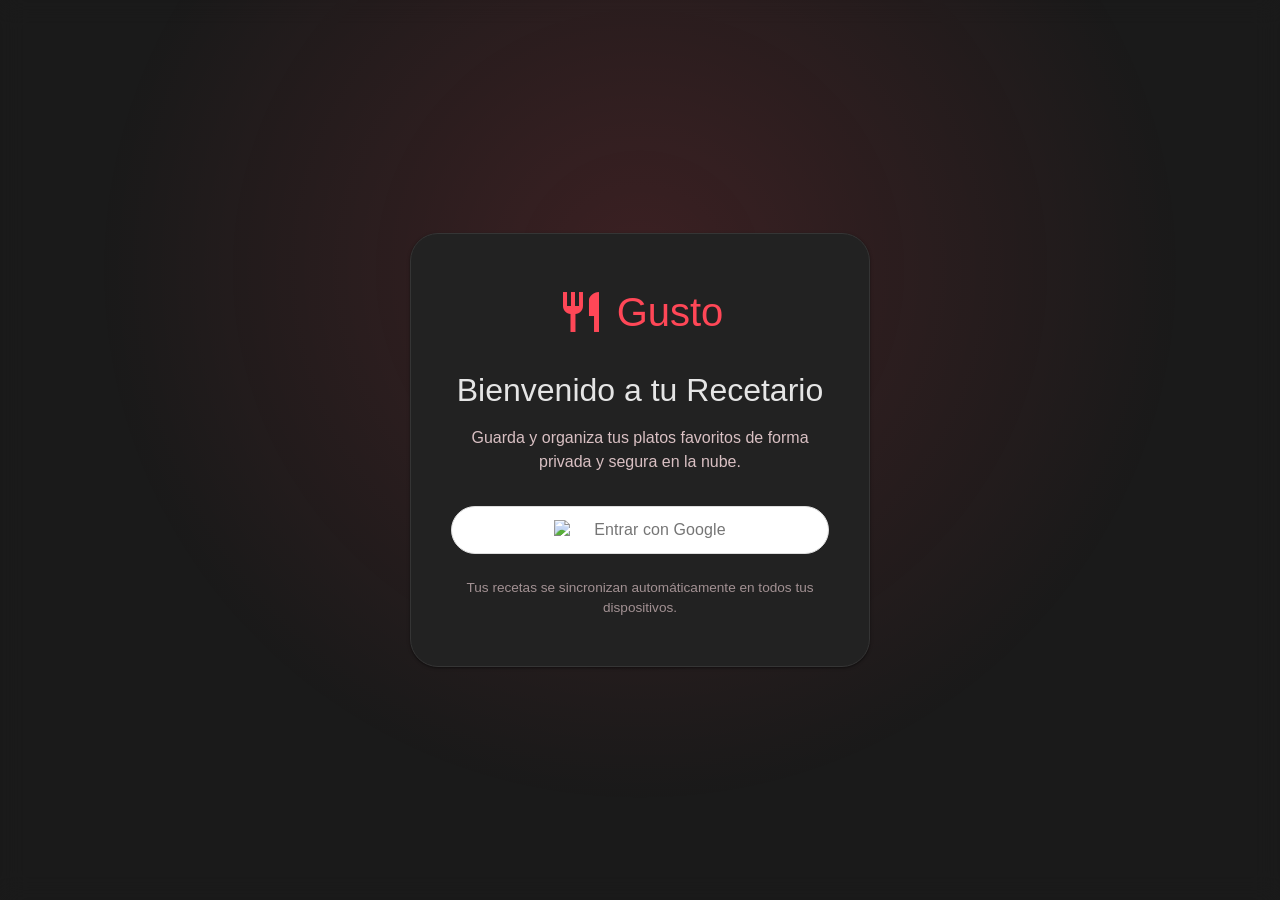
==== commit 37d1e8f6: "sin errores por el momento" ====
--- a/app.html
+++ b/app.html
@@ -9,10 +9,8 @@
     <!-- Google Fonts -->
     <link rel="preconnect" href="https://fonts.googleapis.com">
     <link rel="preconnect" href="https://fonts.gstatic.com" crossorigin>
-    <link href="https://fonts.googleapis.com/css2?family=Outfit:wght@300;400;600;800&display=swap" rel="stylesheet">
-    <!-- Ionicons for Icons -->
-    <script type="module" src="https://unpkg.com/ionicons@7.1.0/dist/ionicons/ionicons.esm.js"></script>
-    <script nomodule src="https://unpkg.com/ionicons@7.1.0/dist/ionicons/ionicons.js"></script>
+    <link href="https://fonts.googleapis.com/css2?family=Roboto:wght@300;400;500;700&display=swap" rel="stylesheet">
+    <link href="https://fonts.googleapis.com/icon?family=Material+Icons" rel="stylesheet">
     <!-- Favicon -->
     <link rel="icon" href="https://cdn-icons-png.flaticon.com/512/3565/3565418.png" type="image/x-icon">
     <link rel="manifest" href="manifest.json">
@@ -23,22 +21,28 @@
     <script src="https://www.gstatic.com/firebasejs/9.22.1/firebase-auth-compat.js"></script>
 </head>
 
-<body class="dark-theme">
+<body class="dark-theme m3-app">
     <!-- Login Screen Overlay -->
     <div id="login-screen" class="auth-overlay">
-        <div class="auth-card glass">
+        <div class="auth-card glass" id="auth-card">
             <div class="auth-logo">
-                <ion-icon name="restaurant"></ion-icon>
-                <span>Gusto</span>
-            </div>
-            <h1>Bienvenido a tu Recetario</h1>
-            <p>Guarda y organiza tus platos favoritos de forma privada y segura en la nube.</p>
-            <button id="main-login-btn" class="btn-primary">
-                <ion-icon name="logo-google"></ion-icon>
-                <span>Entrar con Google</span>
-            </button>
-            <div class="auth-footer">
-                Tus recetas se sincronizan automáticamente en todos tus dispositivos.
+                <span class="material-icons">restaurant</span>
+                 <span>Gusto</span>
+            </div>
+            <div id="loading-auth" style="display: none;">
+                <div class="loading-spinner"></div>
+                <p style="margin-top: 1rem; color: var(--m3-on-surface-variant);">Verificando sesión...</p>
+            </div>
+            <div id="login-form">
+                <h1>Bienvenido a tu Recetario</h1>
+                <p>Guarda y organiza tus platos favoritos de forma privada y segura en la nube.</p>
+                    <button id="main-login-btn" class="google-login-btn">
+                     <img src="https://www.gstatic.com/firebasejs/ui/2.0.0/images/auth/google.svg" alt="Google" style="width: 20px; height: 20px; margin-right: 8px;">
+                     <span>Entrar con Google</span>
+                  </button>
+                <div class="auth-footer">
+                    Tus recetas se sincronizan automáticamente en todos tus dispositivos.
+                </div>
             </div>
         </div>
     </div>
@@ -47,8 +51,8 @@
         <header class="main-header glass">
             <div class="header-content">
                 <a href="index.html" class="logo" style="cursor: pointer; text-decoration: none;">
-                    <ion-icon name="restaurant"></ion-icon>
-                    <span>Gusto</span>
+                <span class="material-icons">restaurant</span>
+                     <span>Gusto</span>
                 </a>
 
                 <nav class="top-nav">
@@ -60,7 +64,7 @@
                     <div class="custom-dropdown" id="tag-dropdown-desktop">
                         <div class="dropdown-trigger">
                             <span id="current-tag-label-desktop">Todas las Tags</span>
-                            <ion-icon name="chevron-down-outline"></ion-icon>
+                            <span class="material-icons">expand_more</span>
                         </div>
                         <ul class="dropdown-options" id="tag-options-desktop">
                             <li data-tag="all">Todas las Tags</li>
@@ -70,14 +74,14 @@
                 </nav>
 
                 <div class="header-actions">
-                    <div class="search-container">
-                        <ion-icon name="search-outline"></ion-icon>
-                        <input type="text" id="recipe-search" placeholder="Buscar receta...">
-                    </div>
+                <div class="search-container">
+                         <span class="material-icons">search</span>
+                         <input type="text" id="recipe-search" placeholder="Buscar receta...">
+                     </div>
 
                     <div class="header-btn-group">
                         <button id="add-recipe-btn-desktop" class="btn-primary-sm">
-                            <ion-icon name="add"></ion-icon>
+                            <span class="material-icons">add</span>
                             <span>Nueva</span>
                         </button>
 
@@ -86,15 +90,14 @@
                                 <div class="avatar" id="user-avatar">U</div>
                                 <div class="avatar-dropdown glass">
                                     <div class="dropdown-header">Mi Cuenta</div>
-                                    <button class="manage-tags-btn"><ion-icon name="pricetags-outline"></ion-icon>
-                                        Gestionar Tags</button>
-                                    <button class="import-json-btn-menu"><ion-icon
-                                            name="code-working-outline"></ion-icon> Importar JSON</button>
-                                    <button class="export-json-btn-menu"><ion-icon name="download-outline"></ion-icon>
-                                        Exportar JSON</button>
+                                    <button class="manage-tags-btn"><span class="material-icons">sell</span>
+                                         Gestionar Tags</button>
+                                    <button class="import-json-btn-menu"><span class="material-icons">code</span> Importar JSON</button>
+                                    <button class="export-json-btn-menu"><span class="material-icons">download</span>
+                                         Exportar JSON</button>
                                     <div class="dropdown-divider"></div>
-                                    <button class="logout-btn"><ion-icon name="log-out-outline"></ion-icon> Cerrar
-                                        Sesión</button>
+                                    <button class="logout-btn"><span class="material-icons">logout</span> Cerrar
+                                         Sesión</button>
                                 </div>
                             </div>
                         </div>
@@ -105,40 +108,40 @@
 
         <!-- Mobile Bottom Navigation -->
         <nav class="mobile-bottom-nav glass">
-            <div class="nav-item active" data-view="home">
-                <ion-icon name="restaurant-outline"></ion-icon>
-                <span>Recetas</span>
-            </div>
-            <div class="nav-item" data-view="favorites">
-                <ion-icon name="star-outline"></ion-icon>
-                <span>Favoritos</span>
-            </div>
-            <div class="floating-add-btn" id="add-recipe-btn-mobile">
-                <ion-icon name="add"></ion-icon>
-            </div>
-            <div class="nav-item" data-view="planner">
-                <ion-icon name="calendar-outline"></ion-icon>
-                <span>Planer</span>
-            </div>
-            <div class="nav-item" data-view="shopping">
-                <ion-icon name="cart-outline"></ion-icon>
-                <span>Compras</span>
-            </div>
+                <div class="nav-item active" data-view="home">
+                 <span class="material-icons">restaurant</span>
+                 <span>Recetas</span>
+             </div>
+             <div class="nav-item" data-view="favorites">
+                 <span class="material-icons">star_outline</span>
+                 <span>Favoritos</span>
+             </div>
+             <div class="floating-add-btn" id="add-recipe-btn-mobile">
+                 <span class="material-icons">add</span>
+             </div>
+             <div class="nav-item" data-view="planner">
+                 <span class="material-icons">calendar_today</span>
+                 <span>Planer</span>
+             </div>
+             <div class="nav-item" data-view="shopping">
+                 <span class="material-icons">shopping_cart</span>
+                 <span>Compras</span>
+             </div>
         </nav>
 
         <!-- Mobile Top Bar (Search + Tags) -->
         <div class="mobile-top-bar glass">
             <a href="index.html" class="mobile-logo-link">
-                <ion-icon name="restaurant-outline"></ion-icon>
-            </a>
+                 <span class="material-icons">restaurant</span>
+             </a>
             <div class="search-container">
-                <ion-icon name="search-outline"></ion-icon>
-                <input type="text" id="recipe-search-mobile" placeholder="Buscar...">
-            </div>
+                 <span class="material-icons">search</span>
+                 <input type="text" id="recipe-search-mobile" placeholder="Buscar...">
+             </div>
             <div class="custom-dropdown" id="tag-dropdown-mobile">
                 <div class="dropdown-trigger">
-                    <ion-icon name="pricetag-outline"></ion-icon>
-                </div>
+                     <span class="material-icons">label</span>
+                 </div>
                 <ul class="dropdown-options" id="tag-options-mobile">
                     <li data-tag="all">Todas</li>
                     <!-- Tags will be injected here -->
@@ -149,14 +152,10 @@
                     <div class="avatar" id="user-avatar-mobile">U</div>
                     <div class="avatar-dropdown glass">
                         <div class="dropdown-header">Mi Cuenta</div>
-                        <button class="manage-tags-btn"><ion-icon name="pricetags-outline"></ion-icon> Gestionar
-                            Tags</button>
-                        <button class="import-json-btn-menu"><ion-icon name="code-working-outline"></ion-icon> Importar
-                            JSON</button>
-                        <button class="export-json-btn-menu"><ion-icon name="download-outline"></ion-icon> Exportar
-                            JSON</button>
+                        <button class="manage-tags-btn"><span class="material-icons">sell</span> Gestionar
+                             Tags</button>
                         <div class="dropdown-divider"></div>
-                        <button class="logout-btn"><ion-icon name="log-out-outline"></ion-icon> Cerrar Sesión</button>
+                        <button class="logout-btn"><span class="material-icons">logout</span> Cerrar Sesión</button>
                     </div>
                 </div>
             </div>
@@ -212,10 +211,9 @@
     <div id="recipe-modal" class="modal">
         <div class="modal-content glass">
             <div class="modal-header">
-                <h2 id="modal-title">Nueva Receta</h2>
-                <button type="button" class="close-modal btn-close-circle"><ion-icon
-                        name="close-outline"></ion-icon></button>
-            </div>
+                 <h2 id="modal-title">Nueva Receta</h2>
+                 <button type="button" class="close-modal btn-close-circle"><span class="material-icons">close</span></button>
+             </div>
             <form id="recipe-form">
                 <div class="form-grid">
                     <div class="input-group">
@@ -243,7 +241,7 @@
                     <div class="input-group full-width">
                         <div class="public-toggle">
                             <label for="recipe-public-toggle" class="toggle-label">
-                                <span class="toggle-icon"><ion-icon name="earth-outline"></ion-icon></span>
+                                <span class="toggle-icon"><span class="material-icons">public</span></span>
                                 <span>Hacer receta pública (visible para todos)</span>
                             </label>
                             <label class="switch">
@@ -261,14 +259,14 @@
                         <div class="input-with-button">
                             <input type="url" id="recipe-image" placeholder="https://images.unsplash.com/...">
                             <button type="button" id="search-google-btn" class="btn-secondary-sm">
-                                <ion-icon name="logo-google"></ion-icon>
-                                Buscar
+                                <span class="material-icons">search</span>
+                                 Buscar
                             </button>
                         </div>
                         <div id="image-preview-container" class="image-preview-container">
                             <img id="image-preview" src="" alt="Preview" style="display: none;">
                             <div id="image-placeholder" class="image-placeholder">
-                                <ion-icon name="image-outline"></ion-icon>
+                                <span class="material-icons">image</span>
                                 <span>Vista previa de la imagen</span>
                             </div>
                         </div>
@@ -276,7 +274,8 @@
                     <div class="input-group full-width">
                         <label for="recipe-ingredients">Ingredientes</label>
                         <textarea id="recipe-ingredients" rows="4" required
-                            placeholder="Harina (200 gr)&#10;Huevos (3 unidades)&#10;Leche (1 taza)&#10;Sal (a gusto)"></textarea>
+                            placeholder="Harina|200|gr&#10;Huevos|3|unidades&#10;Sal|al gusto|&#10;Pimienta|una pizca|"></textarea>
+                        <span class="field-hint">Formato: ingrediente | cantidad (texto o número) | unidad (opcional)</span>
                     </div>
                     <div class="input-group full-width">
                         <label for="recipe-steps">Pasos de Preparación</label>
@@ -296,28 +295,28 @@
         <div class="modal-content glass detail-view">
             <div class="modal-header">
                 <div class="header-actions-row">
-                    <button type="button" class="close-modal btn-close-circle">
-                        <ion-icon name="arrow-back-outline"></ion-icon>
-                    </button>
-                    <button id="favorite-current-btn" class="favorite-btn-static circle">
-                        <ion-icon name="star-outline"></ion-icon>
-                    </button>
-                    <div class="header-main-actions">
-                        <button id="cook-mode-btn" class="btn-cook-pill">
-                            <ion-icon name="flame"></ion-icon>
-                            <span class="hide-mobile">Cocinando</span>
-                        </button>
-                        <button id="share-recipe-btn" class="btn-icon circle">
-                            <ion-icon name="share-social-outline"></ion-icon>
-                        </button>
-                        <button id="edit-current-btn" class="btn-icon circle">
-                            <ion-icon name="create-outline"></ion-icon>
-                        </button>
-                    </div>
-                    <button type="button" class="close-modal btn-close-circle">
-                        <ion-icon name="close-outline"></ion-icon>
-                    </button>
-                </div>
+                     <button type="button" class="close-modal btn-close-circle">
+                         <span class="material-icons">arrow_back</span>
+                     </button>
+                         <button id="favorite-current-btn" class="favorite-btn-static circle">
+                              <span class="material-icons">star_outline</span>
+                          </button>
+                     <div class="header-main-actions">
+                         <button id="cook-mode-btn" class="btn-cook-pill">
+                              <span class="material-icons">local_fire_department</span>
+                              <span class="hide-mobile">Cocinando</span>
+                         </button>
+                         <button id="share-recipe-btn" class="btn-icon circle">
+                              <span class="material-icons">share</span>
+                          </button>
+                         <button id="edit-current-btn" class="btn-icon circle">
+                              <span class="material-icons">edit</span>
+                          </button>
+                     </div>
+                     <button type="button" class="close-modal btn-close-circle">
+                          <span class="material-icons">close</span>
+                      </button>
+                 </div>
             </div>
             <div id="recipe-details" class="details-body">
                 <!-- Details will be injected here -->
@@ -328,11 +327,10 @@
     <!-- Modal for Importing JSON -->
     <div id="import-modal" class="modal">
         <div class="modal-content glass">
-            <div class="modal-header">
-                <h2>Importar desde JSON</h2>
-                <button type="button" class="close-modal btn-close-circle"><ion-icon
-                        name="close-outline"></ion-icon></button>
-            </div>
+        <div class="modal-header">
+             <h2>Importar desde JSON</h2>
+             <button type="button" class="close-modal btn-close-circle"><span class="material-icons">close</span></button>
+         </div>
             <div class="modal-body" style="padding: 2rem;">
                 <p style="color: var(--text-muted); margin-bottom: 1rem; font-size: 0.9rem;">Pega aquí el código JSON de
                     tu receta para cargarla automáticamente.</p>
@@ -357,7 +355,7 @@
                     <h1 id="cook-title">Título de la Receta</h1>
                     <div id="cook-video-link-container"></div>
                 </div>
-                <button id="exit-cook-btn" class="btn-icon"><ion-icon name="close-outline"></ion-icon></button>
+                <button id="exit-cook-btn" class="btn-icon"><span class="material-icons">close</span></button>
             </header>
             <div class="cook-body">
                 <div class="cook-section">
@@ -375,11 +373,10 @@
     <!-- Modal for Tag Management -->
     <div id="tags-modal" class="modal">
         <div class="modal-content glass">
-            <div class="modal-header">
-                <h2>Gestionar Tags</h2>
-                <button type="button" class="close-modal btn-close-circle"><ion-icon
-                        name="close-outline"></ion-icon></button>
-            </div>
+        <div class="modal-header">
+             <h2>Gestionar Tags</h2>
+             <button type="button" class="close-modal btn-close-circle"><span class="material-icons">close</span></button>
+         </div>
             <div class="modal-body" style="padding: 2rem;">
                 <div class="add-tag-form" style="display: flex; gap: 1rem; margin-bottom: 2rem;">
                     <input type="text" id="new-tag-name" placeholder="Nueva tag..."
@@ -397,14 +394,14 @@
     <div id="planner-modal" class="modal">
         <div class="modal-content glass">
             <div class="modal-header">
-                <h2>Añadir al Plan: <span id="planner-day-name">Día</span></h2>
-                <button type="button" class="close-modal"><ion-icon name="close-outline"></ion-icon></button>
-            </div>
+                 <h2>Añadir al Plan: <span id="planner-day-name">Día</span></h2>
+                 <button type="button" class="close-modal"><span class="material-icons">close</span></button>
+             </div>
             <div class="modal-body">
                 <div class="planner-options-header">
                     <div class="search-container planner-search">
-                        <ion-icon name="search-outline"></ion-icon>
-                        <input type="text" id="planner-search-input" placeholder="Buscar receta para añadir...">
+                         <span class="material-icons">search</span>
+                         <input type="text" id="planner-search-input" placeholder="Buscar receta para añadir...">
                     </div>
                 </div>
                 <div id="planner-options" class="planner-list">
--- a/style.css
+++ b/style.css
@@ -1090,27 +1090,91 @@
     border-radius: var(--radius-lg);
 }
 
+.ingredient-item {
+    padding: 0.4rem 0;
+    border-bottom: 1px solid rgba(255,255,255,0.05);
+    font-size: 1rem;
+    color: var(--text-main);
+}
+
+.ingredient-item:last-child {
+    border-bottom: none;
+}
+
+.ing-amount {
+    color: var(--text-muted);
+    font-weight: 400;
+}
+
+.shopping-name {
+    font-weight: 600;
+}
+
+.shopping-detail {
+    color: var(--text-muted);
+    font-size: 0.85rem;
+    margin-left: 0.5rem;
+}
+
+.shopping-header {
+    display: grid;
+    grid-template-columns: 1fr 1fr;
+    padding: 0.8rem 0;
+    border-bottom: 2px solid var(--border-color);
+    font-size: 0.75rem;
+    font-weight: 800;
+    text-transform: uppercase;
+    letter-spacing: 1px;
+    color: var(--text-muted);
+}
+
 .shopping-item {
     padding: 1rem 0;
     border-bottom: 1px solid var(--border-color);
-    display: flex;
-    justify-content: space-between;
+    display: grid;
+    grid-template-columns: 1fr 1fr auto;
     align-items: center;
     font-size: 1.1rem;
 }
 
-.item-count {
-    background: var(--primary);
-    color: white;
+.shopping-qty-cell {
+    color: var(--text-muted);
+    font-size: 1rem;
+}
+
+.shopping-qty {
+    font-weight: 600;
+    color: var(--text-main);
+}
+
+.shopping-name {
+    font-weight: 600;
+}
+
+.shopping-detail {
+    color: var(--text-muted);
+    font-size: 0.85rem;
+    margin-left: 0.5rem;
+}
+
+.recipe-count-label {
+    display: block;
     font-size: 0.75rem;
-    font-weight: 600;
-    padding: 0.2rem 0.5rem;
-    border-radius: 20px;
-    margin-left: 0.5rem;
+    color: var(--text-muted);
+    font-weight: 400;
+    margin-top: 0.15rem;
 }
 
 .shopping-item:last-child {
     border-bottom: none;
+}
+
+.field-hint {
+    display: block;
+    margin-top: 0.4rem;
+    font-size: 0.8rem;
+    color: var(--text-muted);
+    opacity: 0.7;
 }
 
 /* Tag Manager */
@@ -1475,6 +1539,21 @@
     width: 90%;
     border: 1px solid var(--border-color);
     text-align: center;
+}
+
+.loading-spinner {
+    width: 40px;
+    height: 40px;
+    border: 4px solid var(--border-color);
+    border-top: 4px solid var(--primary);
+    border-radius: 50%;
+    animation: spin 1s linear infinite;
+    margin: 0 auto;
+}
+
+@keyframes spin {
+    0% { transform: rotate(0deg); }
+    100% { transform: rotate(360deg); }
 }
 
 .auth-logo {
@@ -1706,6 +1785,11 @@
         margin-left: auto;
     }
 
+    .mobile-top-bar .custom-dropdown .dropdown-options {
+        right: 0;
+        left: auto;
+    }
+
     .mobile-top-bar .user-profile {
         margin-left: 0.5rem;
     }
@@ -2035,7 +2119,2966 @@
         top: 65px;
     }
 
-    .landing-nav {
-        padding: 1rem;
-    }
-}
+     .landing-nav {
+         padding: 1rem;
+     }
+ }
+
+/* ============================================
+   MATERIAL DESIGN 3 - LANDING PAGE ONLY
+   Namespace: .m3-landing
+   ============================================ */
+
+.m3-landing {
+    /* --- M3 Color System (Tonal Palette based on #ff4757) --- */
+    --m3-primary: #ff4757;
+    --m3-primary-rgb: 255, 71, 87;
+    --m3-on-primary: #ffffff;
+    --m3-primary-container: #ffdade;
+    --m3-on-primary-container: #410006;
+
+    --m3-secondary: #725f63;
+    --m3-on-secondary: #ffffff;
+    --m3-secondary-container: #ffd8dc;
+    --m3-on-secondary-container: #2b1519;
+
+    --m3-surface: #1a1a1a;
+    --m3-surface-rgb: 26, 26, 26;
+    --m3-on-surface: #e5e5e5;
+    --m3-surface-variant: #534343;
+    --m3-on-surface-variant: #d9c0c3;
+    --m3-surface-container-lowest: #141414;
+    --m3-surface-container-low: #1e1e1e;
+    --m3-surface-container: #222222;
+    --m3-surface-container-high: #2a2a2a;
+    --m3-surface-container-highest: #353535;
+
+    --m3-outline: #9d8386;
+    --m3-outline-variant: #534343;
+
+    --m3-error: #ffb4ab;
+    --m3-on-error: #690005;
+
+    /* --- M3 Typography (Roboto) --- */
+    --m3-font-family: 'Roboto', sans-serif;
+
+    --m3-display-large: 400 57px/64px var(--m3-font-family);
+    --m3-display-medium: 400 45px/52px var(--m3-font-family);
+    --m3-display-small: 400 36px/44px var(--m3-font-family);
+
+    --m3-headline-large: 400 32px/40px var(--m3-font-family);
+    --m3-headline-medium: 400 28px/36px var(--m3-font-family);
+    --m3-headline-small: 400 24px/32px var(--m3-font-family);
+
+    --m3-title-large: 400 22px/28px var(--m3-font-family);
+    --m3-title-medium: 500 16px/24px var(--m3-font-family);
+    --m3-title-small: 500 14px/20px var(--m3-font-family);
+
+    --m3-body-large: 400 16px/24px var(--m3-font-family);
+    --m3-body-medium: 400 14px/20px var(--m3-font-family);
+    --m3-body-small: 400 12px/16px var(--m3-font-family);
+
+    --m3-label-large: 500 14px/20px var(--m3-font-family);
+    --m3-label-medium: 500 12px/16px var(--m3-font-family);
+    --m3-label-small: 500 11px/16px var(--m3-font-family);
+
+    /* --- M3 Motion --- */
+    --m3-motion-standard: cubic-bezier(0.2, 0, 0, 1);
+    --m3-motion-standard-decelerate: cubic-bezier(0, 0, 0, 1);
+    --m3-motion-standard-accelerate: cubic-bezier(0.3, 0, 1, 1);
+    --m3-motion-emphasized: cubic-bezier(0.2, 0, 0, 1);
+    --m3-motion-emphasized-decelerate: cubic-bezier(0.05, 0.7, 0.1, 1);
+    --m3-motion-emphasized-accelerate: cubic-bezier(0.3, 0, 0.8, 0.15);
+
+    --m3-duration-short: 200ms;
+    --m3-duration-medium: 400ms;
+    --m3-duration-long: 700ms;
+
+    /* --- M3 Elevation (Dark Theme) --- */
+    --m3-elevation-0: none;
+    --m3-elevation-1: 0 1px 2px rgba(0,0,0,0.3), 0 1px 3px 1px rgba(0,0,0,0.15);
+    --m3-elevation-2: 0 1px 2px rgba(0,0,0,0.3), 0 2px 6px 2px rgba(0,0,0,0.15);
+    --m3-elevation-3: 0 4px 8px 3px rgba(0,0,0,0.3), 0 1px 3px rgba(0,0,0,0.15);
+    --m3-elevation-4: 0 6px 10px 4px rgba(0,0,0,0.3), 0 2px 3px rgba(0,0,0,0.15);
+    --m3-elevation-5: 0 8px 12px 6px rgba(0,0,0,0.3), 0 3px 5px rgba(0,0,0,0.15);
+
+    /* --- M3 Shape --- */
+    --m3-shape-none: 0px;
+    --m3-shape-extra-small: 4px;
+    --m3-shape-small: 8px;
+    --m3-shape-medium: 12px;
+    --m3-shape-large: 16px;
+    --m3-shape-extra-large: 28px;
+    --m3-shape-full: 9999px;
+}
+
+/* --- M3 Base Typography Override for Landing --- */
+.m3-landing .landing-hero,
+.m3-landing .public-recipes-section,
+.m3-landing .landing-footer {
+    font-family: var(--m3-font-family);
+}
+
+/* --- M3 Hero Section --- */
+.m3-landing .landing-hero {
+    min-height: 35vh;
+    background: var(--m3-surface);
+    background-image: radial-gradient(ellipse at 80% 20%, rgba(var(--m3-primary-rgb), 0.15) 0%, transparent 60%);
+    display: flex;
+    flex-direction: column;
+    position: relative;
+    overflow: hidden;
+}
+
+.m3-landing .landing-nav {
+    position: sticky;
+    top: 0;
+    z-index: 100;
+    display: flex;
+    justify-content: space-between;
+    align-items: center;
+    padding: 0.75rem 1.5rem;
+    background: rgba(var(--m3-surface-rgb), 0.85);
+    backdrop-filter: blur(20px);
+    -webkit-backdrop-filter: blur(20px);
+    border-bottom: 1px solid var(--m3-surface-container-highest);
+}
+
+.m3-landing .landing-nav .logo {
+    display: flex;
+    align-items: center;
+    gap: 0.5rem;
+    font-size: 1.5rem;
+    font-weight: 500;
+    color: var(--m3-on-surface);
+    text-decoration: none;
+    letter-spacing: 0;
+}
+
+.m3-landing .landing-nav .logo .material-icons {
+    color: var(--m3-primary);
+    font-size: 1.8rem;
+}
+
+.m3-landing .hero-content {
+    flex: 1;
+    display: flex;
+    flex-direction: column;
+    justify-content: center;
+    align-items: center;
+    text-align: center;
+    padding: 3rem 2rem 4rem;
+    max-width: 800px;
+    margin: 0 auto;
+}
+
+.m3-landing .hero-content h1 {
+    font: var(--m3-display-small);
+    font-size: 3.5rem;
+    font-weight: 400;
+    margin-bottom: 1rem;
+    color: var(--m3-on-surface);
+    letter-spacing: 0;
+}
+
+.m3-landing .hero-content p {
+    font: var(--m3-body-large);
+    font-size: 1.25rem;
+    color: var(--m3-on-surface-variant);
+    margin-bottom: 2.5rem;
+}
+
+/* --- M3 Button (Filled) --- */
+.m3-landing .btn-primary,
+.m3-landing .btn-lg {
+    display: inline-flex;
+    align-items: center;
+    gap: 0.5rem;
+    padding: 0.75rem 1.5rem;
+    height: 40px;
+    background: var(--m3-primary);
+    color: var(--m3-on-primary);
+    border: none;
+    border-radius: var(--m3-shape-full);
+    font: var(--m3-label-large);
+    letter-spacing: 0.1px;
+    cursor: pointer;
+    transition: box-shadow var(--m3-duration-short) var(--m3-motion-standard),
+                background var(--m3-duration-short) var(--m3-motion-standard);
+    box-shadow: var(--m3-elevation-0);
+    text-decoration: none;
+}
+
+.m3-landing .google-login-btn {
+    display: inline-flex;
+    align-items: center;
+    gap: 0.5rem;
+    padding: 0.75rem 2rem;
+    height: 40px;
+    background: white !important;
+    color: #757575 !important;
+    border: 1px solid #ddd !important;
+    border-radius: var(--m3-shape-full);
+    font: var(--m3-label-large);
+    font-weight: 500;
+    letter-spacing: 0.1px;
+    cursor: pointer;
+    transition: box-shadow var(--m3-duration-short) var(--m3-motion-standard),
+                background var(--m3-duration-short) var(--m3-motion-standard);
+    box-shadow: var(--m3-elevation-0);
+    text-decoration: none;
+}
+
+.m3-landing .google-login-btn:hover {
+    background: #f5f5f5 !important;
+    box-shadow: var(--m3-elevation-1);
+}
+
+.m3-app .google-login-btn {
+    display: inline-flex;
+    align-items: center;
+    gap: 0.5rem;
+    padding: 0.75rem 2rem;
+    height: 40px;
+    background: white !important;
+    color: #757575 !important;
+    border: 1px solid #ddd !important;
+    border-radius: var(--m3-shape-full);
+    font: var(--m3-label-large);
+    font-weight: 500;
+    letter-spacing: 0.1px;
+    cursor: pointer;
+    transition: box-shadow var(--m3-duration-short) var(--m3-motion-standard),
+                background var(--m3-duration-short) var(--m3-motion-standard);
+    box-shadow: var(--m3-elevation-0);
+    text-decoration: none;
+}
+
+.m3-app .google-login-btn:hover {
+    background: #f5f5f5 !important;
+    box-shadow: var(--m3-elevation-1);
+}
+
+.m3-landing .btn-primary:hover,
+.m3-landing .btn-lg:hover {
+    box-shadow: var(--m3-elevation-1);
+    background: color-mix(in srgb, var(--m3-primary) 92%, white);
+}
+
+.m3-landing .btn-primary:active,
+.m3-landing .btn-lg:active {
+    box-shadow: var(--m3-elevation-0);
+    background: color-mix(in srgb, var(--m3-primary) 80%, black);
+}
+
+.m3-landing .btn-lg {
+    height: 48px;
+    padding: 0.75rem 2rem;
+    font-size: 1rem;
+    gap: 0.5rem;
+}
+
+.m3-landing .btn-lg .material-icons {
+    font-size: 1.125rem;
+}
+
+/* --- M3 Section Header --- */
+.m3-landing .section-header {
+    text-align: center;
+    margin-bottom: 2rem;
+    padding-top: 1rem;
+}
+
+.m3-landing .section-header h2 {
+    font: var(--m3-headline-medium);
+    font-size: 2.25rem;
+    color: var(--m3-on-surface);
+    margin-bottom: 0.5rem;
+    letter-spacing: 0;
+}
+
+.m3-landing .section-header p {
+    font: var(--m3-body-large);
+    color: var(--m3-on-surface-variant);
+}
+
+/* --- M3 Search Bar (Outlined TextField) --- */
+.m3-landing .public-search-bar {
+    display: flex;
+    align-items: center;
+    padding: 0.75rem;
+    border-radius: var(--m3-shape-extra-large);
+    background: var(--m3-surface-container);
+    border: 1px solid var(--m3-outline-variant);
+    margin-bottom: 2rem;
+    position: sticky;
+    top: 70px;
+    z-index: 50;
+    transition: border-color var(--m3-duration-short) var(--m3-motion-standard);
+}
+
+.m3-landing .public-search-bar:focus-within {
+    border-color: var(--m3-primary);
+    border-width: 2px;
+    padding: calc(0.75rem - 1px);
+}
+
+.m3-landing .public-search-bar .search-container {
+    width: 100%;
+    display: flex;
+    align-items: center;
+    gap: 0.75rem;
+    background: transparent;
+    padding: 0.5rem 0.75rem;
+    border: none;
+}
+
+.m3-landing .public-search-bar .search-container .material-icons {
+    color: var(--m3-on-surface-variant);
+    font-size: 1.5rem;
+}
+
+.m3-landing .public-search-bar input {
+    flex: 1;
+    background: transparent;
+    border: none;
+    color: var(--m3-on-surface);
+    font: var(--m3-body-large);
+    outline: none;
+}
+
+.m3-landing .public-search-bar input::placeholder {
+    color: var(--m3-on-surface-variant);
+}
+
+/* --- M3 Card (Elevated) --- */
+.m3-landing .recipe-card {
+    background: var(--m3-surface-container-low);
+    border-radius: var(--m3-shape-medium);
+    overflow: hidden;
+    border: none;
+    transition: box-shadow var(--m3-duration-medium) var(--m3-motion-emphasized),
+                transform var(--m3-duration-medium) var(--m3-motion-emphasized);
+    box-shadow: var(--m3-elevation-1);
+    cursor: pointer;
+}
+
+.m3-landing .recipe-card:hover {
+    box-shadow: var(--m3-elevation-2);
+    transform: translateY(-4px);
+}
+
+.m3-landing .recipe-card-img-container {
+    position: relative;
+    height: 200px;
+    width: 100%;
+    overflow: hidden;
+}
+
+.m3-landing .recipe-card-img-container .recipe-img {
+    width: 100%;
+    height: 100%;
+    object-fit: cover;
+    transition: transform var(--m3-duration-medium) var(--m3-motion-standard);
+}
+
+.m3-landing .recipe-card:hover .recipe-img {
+    transform: scale(1.05);
+}
+
+.m3-landing .recipe-info {
+    padding: 1rem 1.25rem 1.25rem;
+}
+
+.m3-landing .recipe-tags {
+    display: flex;
+    gap: 0.5rem;
+    margin-bottom: 0.75rem;
+    flex-wrap: wrap;
+}
+
+.m3-landing .tag {
+    background: var(--m3-secondary-container);
+    color: var(--m3-on-secondary-container);
+    font: var(--m3-label-small);
+    padding: 0.25rem 0.75rem;
+    border-radius: var(--m3-shape-full);
+    letter-spacing: 0.5px;
+    text-transform: none;
+}
+
+.m3-landing .recipe-card h3 {
+    font: var(--m3-title-medium);
+    color: var(--m3-on-surface);
+    margin-bottom: 0.5rem;
+    line-height: 1.3;
+}
+
+.m3-landing .recipe-meta {
+    display: flex;
+    gap: 1rem;
+    color: var(--m3-on-surface-variant);
+    font: var(--m3-body-small);
+}
+
+.m3-landing .recipe-meta span {
+    display: flex;
+    align-items: center;
+    gap: 0.3rem;
+}
+
+.m3-landing .recipe-meta .material-icons {
+    font-size: 1.125rem;
+}
+
+/* --- M3 Badges --- */
+.m3-landing .author-badge {
+    position: absolute;
+    bottom: 0.75rem;
+    left: 0.75rem;
+    display: flex;
+    align-items: center;
+    gap: 0.3rem;
+    background: rgba(0, 0, 0, 0.7);
+    padding: 0.25rem 0.6rem;
+    border-radius: var(--m3-shape-full);
+    font: var(--m3-label-small);
+    color: white;
+}
+
+.m3-landing .author-badge .material-icons {
+    font-size: 0.875rem;
+}
+
+.m3-landing .video-badge {
+    position: absolute;
+    top: 0.75rem;
+    left: 0.75rem;
+    background: rgba(255, 71, 87, 0.9);
+    color: white;
+    width: 32px;
+    height: 32px;
+    border-radius: 50%;
+    display: flex;
+    align-items: center;
+    justify-content: center;
+    box-shadow: var(--m3-elevation-1);
+}
+
+.m3-landing .video-badge .material-icons {
+    font-size: 1.125rem;
+}
+
+/* --- M3 Add Button (Tonal) --- */
+.m3-landing .btn-add-recipe {
+    display: flex;
+    align-items: center;
+    justify-content: center;
+    gap: 0.3rem;
+    width: 100%;
+    padding: 0.625rem;
+    margin-top: 0.75rem;
+    background: var(--m3-secondary-container);
+    color: var(--m3-on-secondary-container);
+    border: none;
+    border-radius: var(--m3-shape-full);
+    font: var(--m3-label-large);
+    cursor: pointer;
+    transition: box-shadow var(--m3-duration-short) var(--m3-motion-standard);
+}
+
+.m3-landing .btn-add-recipe:hover {
+    box-shadow: var(--m3-elevation-1);
+    background: color-mix(in srgb, var(--m3-secondary-container) 92%, black);
+}
+
+.m3-landing .btn-add-recipe.owned {
+    background: rgba(16, 185, 129, 0.2);
+    color: var(--accent-green);
+    cursor: default;
+}
+
+.m3-app .btn-add-recipe .material-icons {
+    font-size: 1.125rem;
+}
+
+/* --- M3 No Recipes State --- */
+.m3-landing .no-recipes {
+    grid-column: 1 / -1;
+    padding: 4rem 2rem;
+    text-align: center;
+    color: var(--m3-on-surface-variant);
+}
+
+.m3-app .no-recipes .material-icons {
+    font-size: 4rem;
+    opacity: 0.5;
+    margin-bottom: 1rem;
+    display: block;
+}
+
+.m3-landing .no-recipes p {
+    font: var(--m3-body-large);
+}
+
+/* --- M3 Modal --- */
+.m3-landing .modal {
+    display: none;
+    position: fixed;
+    top: 0;
+    left: 0;
+    width: 100%;
+    height: 100%;
+    background: rgba(0, 0, 0, 0.5);
+    backdrop-filter: blur(8px);
+    -webkit-backdrop-filter: blur(8px);
+    z-index: 2000;
+}
+
+.m3-landing .modal-content {
+    background: var(--m3-surface-container);
+    margin: 2rem auto;
+    width: 90%;
+    max-width: 900px;
+    border-radius: var(--m3-shape-extra-large);
+    border: none;
+    box-shadow: var(--m3-elevation-4);
+    overflow-y: auto;
+    max-height: calc(100vh - 4rem);
+    animation: m3ModalSlideUp var(--m3-duration-medium) var(--m3-motion-emphasized);
+}
+
+@keyframes m3ModalSlideUp {
+    from {
+        transform: translateY(30px);
+        opacity: 0;
+    }
+    to {
+        transform: translateY(0);
+        opacity: 1;
+    }
+}
+
+.m3-landing .modal-header {
+    padding: 1.5rem 2rem;
+    border-bottom: 1px solid var(--m3-surface-container-highest);
+    display: flex;
+    justify-content: space-between;
+    align-items: center;
+}
+
+.m3-landing .header-actions-row {
+    display: flex;
+    align-items: center;
+    justify-content: space-between;
+    width: 100%;
+    gap: 1rem;
+}
+
+.m3-landing .header-main-actions {
+    display: flex;
+    align-items: center;
+    gap: 0.5rem;
+}
+
+/* --- M3 Icon Buttons --- */
+.m3-landing .btn-close-circle,
+.m3-landing .btn-icon.circle {
+    width: 40px;
+    height: 40px;
+    display: flex;
+    align-items: center;
+    justify-content: center;
+    border-radius: 50%;
+    background: transparent;
+    color: var(--m3-on-surface-variant);
+    border: none;
+    cursor: pointer;
+    transition: background var(--m3-duration-short) var(--m3-motion-standard);
+}
+
+.m3-landing .btn-close-circle:hover,
+.m3-landing .btn-icon.circle:hover {
+    background: rgba(var(--m3-on-surface-rgb), 0.08);
+    color: var(--m3-on-surface);
+    transform: none;
+}
+
+.m3-landing .btn-close-circle .material-icons,
+.m3-landing .btn-icon.circle .material-icons {
+    font-size: 1.5rem;
+}
+
+/* --- M3 Detail View --- */
+.m3-landing .detail-view {
+    max-width: 1000px;
+    padding: 0;
+}
+
+.m3-landing .detail-hero {
+    position: relative;
+    height: 360px;
+    border-radius: var(--m3-shape-extra-large) var(--m3-shape-extra-large) 0 0;
+    overflow: hidden;
+}
+
+.m3-landing .detail-hero img {
+    width: 100%;
+    height: 100%;
+    object-fit: cover;
+}
+
+.m3-landing .detail-hero-overlay {
+    position: absolute;
+    inset: 0;
+    background: linear-gradient(to top, var(--m3-surface-container) 0%, transparent 70%);
+}
+
+.m3-landing .detail-content {
+    padding: 1.5rem 2.5rem 3rem;
+    margin-top: -60px;
+    position: relative;
+    z-index: 5;
+}
+
+.m3-landing .detail-header-info h1 {
+    font: var(--m3-headline-medium);
+    font-size: 2.5rem;
+    color: var(--m3-on-surface);
+    margin-bottom: 0.75rem;
+    line-height: 1.2;
+}
+
+.m3-landing .author-info {
+    display: flex;
+    align-items: center;
+    gap: 0.5rem;
+    color: var(--m3-on-surface-variant);
+    font: var(--m3-body-medium);
+    margin-bottom: 0.5rem;
+}
+
+.m3-landing .author-info .material-icons {
+    font-size: 1.125rem;
+}
+
+.m3-landing .detail-meta-row {
+    display: flex;
+    gap: 1.5rem;
+    margin-bottom: 2rem;
+    color: var(--m3-on-surface-variant);
+    font: var(--m3-body-medium);
+}
+
+.m3-landing .detail-meta-row .material-icons {
+    font-size: 1.125rem;
+}
+
+.m3-landing .detail-section-title {
+    font: var(--m3-title-small);
+    color: var(--m3-primary);
+    text-transform: uppercase;
+    letter-spacing: 1px;
+    margin: 2rem 0 1rem;
+}
+
+.m3-landing .detail-ingredients {
+    font: var(--m3-body-large);
+    color: var(--m3-on-surface);
+    line-height: 1.8;
+}
+
+.m3-landing .detail-steps {
+    font: var(--m3-body-large);
+    color: var(--m3-on-surface);
+    line-height: 1.8;
+    white-space: pre-wrap;
+    padding-left: 1.5rem;
+    border-left: 2px solid var(--m3-surface-container-highest);
+}
+
+.m3-landing .detail-footer {
+    padding: 1.5rem 2.5rem;
+    border-top: 1px solid var(--m3-surface-container-highest);
+    display: flex;
+    justify-content: flex-end;
+    align-items: center;
+    gap: 1rem;
+}
+
+.m3-landing .btn-add-to-recipes {
+    display: inline-flex;
+    align-items: center;
+    gap: 0.5rem;
+    padding: 0.625rem 1.5rem;
+    background: var(--m3-primary);
+    color: var(--m3-on-primary);
+    border: none;
+    border-radius: var(--m3-shape-full);
+    font: var(--m3-label-large);
+    text-decoration: none;
+    cursor: pointer;
+    transition: box-shadow var(--m3-duration-short) var(--m3-motion-standard);
+}
+
+.m3-landing .btn-add-to-recipes:hover {
+    box-shadow: var(--m3-elevation-1);
+}
+
+.m3-landing .detail-owned-badge {
+    display: inline-flex;
+    align-items: center;
+    gap: 0.5rem;
+    padding: 0.625rem 1.5rem;
+    background: rgba(16, 185, 129, 0.15);
+    color: var(--accent-green);
+    border: 1px solid rgba(16, 185, 129, 0.3);
+    border-radius: var(--m3-shape-full);
+    font: var(--m3-label-large);
+}
+
+.m3-landing .detail-owned-badge .material-icons {
+    font-size: 1.125rem;
+}
+
+/* --- M3 Footer --- */
+.m3-landing .landing-footer {
+    padding: 2rem;
+    text-align: center;
+    color: var(--m3-on-surface-variant);
+    font: var(--m3-body-medium);
+
+    border-top: 1px solid var(--m3-surface-container-highest);
+    background: var(--m3-surface-container-low);
+}
+
+/* --- M3 Material Icons Base --- */
+.m3-landing .material-icons {
+    font-family: 'Material Icons';
+    font-weight: normal;
+    font-style: normal;
+    font-size: 24px;
+    display: inline-block;
+    line-height: 1;
+    text-transform: none;
+    letter-spacing: normal;
+    word-wrap: normal;
+    white-space: nowrap;
+    direction: ltr;
+    -webkit-font-smoothing: antialiased;
+    text-rendering: optimizeLegibility;
+    -moz-osx-font-smoothing: grayscale;
+    font-feature-settings: 'liga';
+}
+
+/* --- M3 Scrollbar --- */
+.m3-landing ::-webkit-scrollbar {
+    width: 4px;
+    height: 4px;
+}
+
+.m3-landing ::-webkit-scrollbar-track {
+    background: transparent;
+}
+
+.m3-landing ::-webkit-scrollbar-thumb {
+    background: var(--m3-surface-container-highest);
+    border-radius: 10px;
+}
+
+/* --- M3 Animations --- */
+.m3-landing .view-section {
+    animation: m3FadeIn var(--m3-duration-medium) var(--m3-motion-emphasized);
+}
+
+@keyframes m3FadeIn {
+    from {
+        opacity: 0;
+        transform: translateY(10px);
+    }
+    to {
+        opacity: 1;
+        transform: translateY(0);
+    }
+}
+
+/* --- M3 Responsive Adjustments --- */
+@media (max-width: 768px) {
+    .m3-landing .hero-content h1 {
+        font-size: 2.5rem;
+    }
+
+    .m3-landing .hero-content p {
+        font-size: 1rem;
+    }
+
+    .m3-landing .landing-hero {
+        min-height: 40vh;
+    }
+
+    .m3-landing .public-search-bar {
+        top: 65px;
+    }
+
+    .m3-landing .section-header h2 {
+        font-size: 1.75rem;
+    }
+
+    .m3-landing .detail-hero {
+        height: 250px;
+        border-radius: 0;
+    }
+
+    .m3-landing .detail-content {
+        padding: 1rem 1.5rem 2rem;
+    }
+
+    .m3-landing .detail-header-info h1 {
+        font-size: 2rem;
+    }
+
+    .m3-landing .modal-content {
+        margin: 0;
+        width: 100%;
+        max-width: 100%;
+        border-radius: 0;
+        max-height: 100vh;
+    }
+}
+
+@media (max-width: 480px) {
+    .m3-landing .hero-content h1 {
+        font-size: 2rem;
+    }
+
+    .m3-landing .recipe-grid {
+        grid-template-columns: 1fr;
+    }
+}
+
+/* ============================================
+   MATERIAL DESIGN 3 - APP SECTION
+   Namespace: .m3-app
+   ============================================ */
+
+.m3-app {
+    /* Inherit M3 tokens from .m3-landing */
+    --m3-primary: #ff4757;
+    --m3-primary-rgb: 255, 71, 87;
+    --m3-on-primary: #ffffff;
+    --m3-primary-container: #ffdade;
+    --m3-on-primary-container: #410006;
+
+    --m3-secondary: #725f63;
+    --m3-on-secondary: #ffffff;
+    --m3-secondary-container: #ffd8dc;
+    --m3-on-secondary-container: #2b1519;
+
+    --m3-surface: #1a1a1a;
+    --m3-surface-rgb: 26, 26, 26;
+    --m3-on-surface: #e5e5e5;
+    --m3-surface-variant: #534343;
+    --m3-on-surface-variant: #d9c0c3;
+    --m3-surface-container-lowest: #141414;
+    --m3-surface-container-low: #1e1e1e;
+    --m3-surface-container: #222222;
+    --m3-surface-container-high: #2a2a2a;
+    --m3-surface-container-highest: #353535;
+
+    --m3-outline: #9d8386;
+    --m3-outline-variant: #534343;
+
+    --m3-font-family: 'Roboto', sans-serif;
+
+    --m3-elevation-0: none;
+    --m3-elevation-1: 0 1px 2px rgba(0,0,0,0.3), 0 1px 3px 1px rgba(0,0,0,0.15);
+    --m3-elevation-2: 0 1px 2px rgba(0,0,0,0.3), 0 2px 6px 2px rgba(0,0,0,0.15);
+    --m3-elevation-3: 0 4px 8px 3px rgba(0,0,0,0.3), 0 1px 3px rgba(0,0,0,0.15);
+    --m3-elevation-4: 0 6px 10px 4px rgba(0,0,0,0.3), 0 2px 3px rgba(0,0,0,0.15);
+    --m3-elevation-5: 0 8px 12px 6px rgba(0,0,0,0.3), 0 3px 5px rgba(0,0,0,0.15);
+
+    --m3-duration-short: 200ms;
+    --m3-duration-medium: 400ms;
+
+    --m3-shape-none: 0px;
+    --m3-shape-extra-small: 4px;
+    --m3-shape-small: 8px;
+    --m3-shape-medium: 12px;
+    --m3-shape-large: 16px;
+    --m3-shape-extra-large: 28px;
+    --m3-shape-full: 9999px;
+}
+
+/* --- M3 Base Typography for App --- */
+.m3-app,
+.m3-app .main-header,
+.m3-app .content,
+.m3-app .modal,
+.m3-app .auth-overlay {
+    font-family: var(--m3-font-family);
+}
+
+/* --- M3 Auth Screen --- */
+.m3-app .auth-overlay {
+    background: var(--m3-surface);
+    position: fixed;
+    inset: 0;
+    z-index: 5000;
+    display: flex;
+    align-items: center;
+    justify-content: center;
+}
+
+.m3-app .auth-overlay::before {
+    content: '';
+    position: absolute;
+    inset: 0;
+    background: radial-gradient(ellipse at 50% 30%, rgba(var(--m3-primary-rgb), 0.15) 0%, transparent 60%);
+}
+
+.m3-app .auth-card {
+    position: relative;
+    background: var(--m3-surface-container);
+    padding: 3rem 2.5rem;
+    border-radius: var(--m3-shape-extra-large);
+    max-width: 460px;
+    width: 90%;
+    border: 1px solid var(--m3-surface-container-highest);
+    text-align: center;
+    box-shadow: var(--m3-elevation-3);
+}
+
+.m3-app .auth-logo {
+    font-size: 2.5rem;
+    color: var(--m3-primary);
+    margin-bottom: 1.5rem;
+    display: flex;
+    align-items: center;
+    justify-content: center;
+    gap: 0.75rem;
+}
+
+.m3-app .auth-logo .material-icons {
+    font-size: 3rem;
+}
+
+.m3-app .auth-card h1 {
+    font-size: 2rem;
+    font-weight: 400;
+    color: var(--m3-on-surface);
+    margin-bottom: 0.75rem;
+}
+
+.m3-app .auth-card p {
+    color: var(--m3-on-surface-variant);
+    margin-bottom: 2rem;
+    font-size: 1rem;
+}
+
+.m3-app #main-login-btn {
+    width: 100%;
+    height: 48px;
+    background: var(--m3-primary);
+    color: var(--m3-on-primary);
+    font-size: 1rem;
+    font-weight: 500;
+    border-radius: var(--m3-shape-full);
+    display: flex;
+    align-items: center;
+    justify-content: center;
+    gap: 0.75rem;
+    box-shadow: var(--m3-elevation-0);
+    border: none;
+    cursor: pointer;
+    transition: box-shadow var(--m3-duration-short) var(--m3-motion-standard),
+                background var(--m3-duration-short) var(--m3-motion-standard);
+    letter-spacing: 0.1px;
+}
+
+.m3-app #main-login-btn:hover {
+    box-shadow: var(--m3-elevation-1);
+    background: color-mix(in srgb, var(--m3-primary) 92%, white);
+}
+
+.m3-app #main-login-btn .material-icons {
+    font-size: 1.25rem;
+}
+
+.m3-app .auth-footer {
+    margin-top: 1.5rem;
+    font-size: 0.85rem;
+    color: var(--m3-on-surface-variant);
+    opacity: 0.7;
+}
+
+/* --- M3 Main Header --- */
+.m3-app .main-header {
+    background: var(--m3-surface-container);
+    border-bottom: 1px solid var(--m3-surface-container-highest);
+    position: sticky;
+    top: 0;
+    z-index: 1000;
+    padding: 0.5rem 1.5rem;
+}
+
+.m3-app .header-content {
+    max-width: 1400px;
+    margin: 0 auto;
+    display: flex;
+    align-items: center;
+    justify-content: space-between;
+    gap: 1.5rem;
+}
+
+.m3-app .main-header .logo {
+    display: flex;
+    align-items: center;
+    gap: 0.5rem;
+    font-size: 1.5rem;
+    font-weight: 500;
+    color: var(--m3-on-surface);
+    text-decoration: none;
+}
+
+.m3-app .main-header .logo .material-icons {
+    color: var(--m3-primary);
+    font-size: 1.8rem;
+}
+
+/* --- M3 Top Navigation --- */
+.m3-app .top-nav {
+    display: flex;
+    align-items: center;
+    gap: 0.25rem;
+}
+
+.m3-app .nav-item {
+    font-size: 0.875rem;
+    font-weight: 500;
+    color: var(--m3-on-surface-variant);
+    padding: 0.5rem 1rem;
+    border-radius: var(--m3-shape-full);
+    cursor: pointer;
+    transition: background var(--m3-duration-short) var(--m3-motion-standard),
+                color var(--m3-duration-short) var(--m3-motion-standard);
+    display: flex;
+    align-items: center;
+    gap: 0.5rem;
+    letter-spacing: 0.1px;
+}
+
+.m3-app .nav-item:hover {
+    background: rgba(var(--m3-on-surface-rgb), 0.08);
+    color: var(--m3-on-surface);
+}
+
+.m3-app .nav-item.active {
+    color: var(--m3-primary);
+    background: rgba(var(--m3-primary-rgb), 0.15);
+}
+
+.m3-app .nav-item .material-icons {
+    font-size: 1.25rem;
+}
+
+.m3-app .nav-sep {
+    width: 1px;
+    height: 24px;
+    background: var(--m3-surface-container-highest);
+    margin: 0 0.25rem;
+}
+
+/* --- M3 Header Actions --- */
+.m3-app .header-actions {
+    display: flex;
+    align-items: center;
+    gap: 1rem;
+}
+
+.m3-app .search-container {
+    background: var(--m3-surface-container-high);
+    border: 1px solid var(--m3-outline-variant);
+    border-radius: var(--m3-shape-full);
+    display: flex;
+    align-items: center;
+    padding: 0 1rem;
+    gap: 0.5rem;
+    width: 240px;
+    height: 40px;
+    transition: border-color var(--m3-duration-short) var(--m3-motion-standard),
+                width var(--m3-duration-medium) var(--m3-motion-standard);
+}
+
+.m3-app .search-container:focus-within {
+    width: 300px;
+    border-color: var(--m3-primary);
+    border-width: 2px;
+    padding: 0 calc(1rem - 1px);
+}
+
+.m3-app .search-container .material-icons {
+    color: var(--m3-on-surface-variant);
+    font-size: 1.25rem;
+}
+
+.m3-app .search-container input {
+    background: transparent;
+    border: none;
+    color: var(--m3-on-surface);
+    flex: 1;
+    outline: none;
+    font-size: 0.875rem;
+}
+
+.m3-app .search-container input::placeholder {
+    color: var(--m3-on-surface-variant);
+}
+
+.m3-app .header-btn-group {
+    display: flex;
+    align-items: center;
+    gap: 0.75rem;
+}
+
+/* --- M3 Buttons --- */
+.m3-app .btn-primary-sm {
+    background: var(--m3-primary);
+    color: var(--m3-on-primary);
+    height: 40px;
+    padding: 0 1.25rem;
+    font-weight: 500;
+    font-size: 0.875rem;
+    border-radius: var(--m3-shape-full);
+    box-shadow: var(--m3-elevation-0);
+    border: none;
+    cursor: pointer;
+    transition: box-shadow var(--m3-duration-short) var(--m3-motion-standard);
+    display: inline-flex;
+    align-items: center;
+    gap: 0.5rem;
+    letter-spacing: 0.1px;
+}
+
+.m3-app .btn-primary-sm:hover {
+    box-shadow: var(--m3-elevation-1);
+    background: color-mix(in srgb, var(--m3-primary) 92%, white);
+}
+
+.m3-app .btn-primary-sm .material-icons {
+    font-size: 1.125rem;
+}
+
+.m3-app .btn-secondary-sm {
+    background: var(--m3-surface-container-high);
+    border: 1px solid var(--m3-outline-variant);
+    color: var(--m3-on-surface);
+    height: 40px;
+    padding: 0 1.25rem;
+    font-weight: 500;
+    font-size: 0.875rem;
+    border-radius: var(--m3-shape-full);
+    cursor: pointer;
+    transition: background var(--m3-duration-short) var(--m3-motion-standard);
+    display: inline-flex;
+    align-items: center;
+    gap: 0.5rem;
+}
+
+.m3-app .btn-secondary-sm:hover {
+    background: var(--m3-surface-container-highest);
+}
+
+/* --- M3 Avatar & Dropdown --- */
+.m3-app .avatar {
+    width: 40px;
+    height: 40px;
+    background: var(--m3-primary-container);
+    color: var(--m3-on-primary-container);
+    border-radius: 50%;
+    display: flex;
+    align-items: center;
+    justify-content: center;
+    font-weight: 500;
+    cursor: pointer;
+    border: 2px solid transparent;
+    transition: border-color var(--m3-duration-short) var(--m3-motion-standard);
+}
+
+.m3-app .avatar:hover {
+    border-color: var(--m3-primary);
+}
+
+.m3-app .avatar-dropdown {
+    position: absolute;
+    top: calc(100% + 8px);
+    right: 0;
+    width: 220px;
+    background: var(--m3-surface-container);
+    border: 1px solid var(--m3-surface-container-highest);
+    border-radius: var(--m3-shape-medium);
+    padding: 0.5rem;
+    display: none;
+    flex-direction: column;
+    gap: 0.25rem;
+    z-index: 1100;
+    box-shadow: var(--m3-elevation-3);
+}
+
+.m3-app .avatar-container.active .avatar-dropdown {
+    display: flex;
+    animation: m3SlideDown var(--m3-duration-medium) var(--m3-motion-emphasized);
+}
+
+.m3-app .dropdown-header {
+    padding: 0.75rem 1rem 0.5rem;
+    font-size: 0.7rem;
+    color: var(--m3-on-surface-variant);
+    font-weight: 500;
+    text-transform: uppercase;
+    letter-spacing: 1.5px;
+}
+
+.m3-app .avatar-dropdown button {
+    background: transparent;
+    border: none;
+    color: var(--m3-on-surface);
+    padding: 0.75rem 1rem;
+    text-align: left;
+    border-radius: var(--m3-shape-medium);
+    width: 100%;
+    display: flex;
+    align-items: center;
+    gap: 0.75rem;
+    font-size: 0.875rem;
+    transition: background var(--m3-duration-short) var(--m3-motion-standard);
+    cursor: pointer;
+}
+
+.m3-app .avatar-dropdown button:hover {
+    background: rgba(var(--m3-primary-rgb), 0.15);
+    color: var(--m3-primary);
+}
+
+.m3-app .avatar-dropdown button .material-icons {
+    font-size: 1.25rem;
+}
+
+.m3-app .dropdown-divider {
+    height: 1px;
+    background: var(--m3-surface-container-highest);
+    margin: 0.5rem 0.5rem;
+}
+
+/* --- M3 Custom Dropdown (Tags) --- */
+.m3-app .custom-dropdown {
+    position: relative;
+}
+
+.m3-app .dropdown-trigger {
+    background: var(--m3-surface-container-high);
+    border: 1px solid var(--m3-outline-variant);
+    border-radius: var(--m3-shape-full);
+    padding: 0.5rem 1rem;
+    display: flex;
+    align-items: center;
+    gap: 0.5rem;
+    font-size: 0.875rem;
+    cursor: pointer;
+    transition: border-color var(--m3-duration-short) var(--m3-motion-standard);
+    color: var(--m3-on-surface-variant);
+}
+
+.m3-app .dropdown-trigger:hover {
+    border-color: var(--m3-on-surface-variant);
+}
+
+.m3-app .dropdown-trigger .material-icons {
+    font-size: 1.25rem;
+}
+
+.m3-app .dropdown-options {
+    position: absolute;
+    top: calc(100% + 8px);
+    right: 0;
+    left: auto;
+    background: var(--m3-surface-container);
+    border: 1px solid var(--m3-surface-container-highest);
+    border-radius: var(--m3-shape-medium);
+    min-width: 200px;
+    display: none;
+    z-index: 1100;
+    padding: 0.5rem;
+    box-shadow: var(--m3-elevation-3);
+}
+
+.m3-app .custom-dropdown.active .dropdown-options {
+    display: block;
+    animation: m3SlideDown var(--m3-duration-medium) var(--m3-motion-emphasized);
+}
+
+.m3-app .dropdown-options li {
+    padding: 0.75rem 1rem;
+    border-radius: var(--m3-shape-medium);
+    cursor: pointer;
+    transition: background var(--m3-duration-short) var(--m3-motion-standard);
+    list-style: none;
+    font-size: 0.875rem;
+    color: var(--m3-on-surface);
+}
+
+.m3-app .dropdown-options li:hover {
+    background: rgba(var(--m3-primary-rgb), 0.15);
+    color: var(--m3-primary);
+}
+
+@keyframes m3SlideDown {
+    from {
+        transform: translateY(-8px);
+        opacity: 0;
+    }
+    to {
+        transform: translateY(0);
+        opacity: 1;
+    }
+}
+
+/* --- M3 Content & Header Info --- */
+.m3-app .content {
+    flex: 1;
+    padding: 3rem 2rem;
+    max-width: 1400px;
+    margin: 0 auto;
+    width: 100%;
+}
+
+.m3-app .header-info {
+    margin-bottom: 2rem;
+}
+
+.m3-app .header-info h1 {
+    font-size: 2.25rem;
+    font-weight: 400;
+    color: var(--m3-on-surface);
+    margin-bottom: 0.5rem;
+    letter-spacing: 0;
+}
+
+.m3-app .header-info p {
+    color: var(--m3-on-surface-variant);
+    font-size: 1rem;
+}
+
+/* --- M3 Recipe Grid --- */
+.m3-app .recipe-grid {
+    display: grid;
+    grid-template-columns: repeat(auto-fill, minmax(300px, 1fr));
+    gap: 2rem;
+}
+
+/* --- M3 Recipe Card --- */
+.m3-app .recipe-card {
+    background: var(--m3-surface-container);
+    border-radius: var(--m3-shape-medium);
+    overflow: hidden;
+    border: none;
+    transition: box-shadow var(--m3-duration-medium) var(--m3-motion-emphasized),
+                transform var(--m3-duration-medium) var(--m3-motion-emphasized);
+    box-shadow: var(--m3-elevation-1);
+    cursor: pointer;
+}
+
+.m3-app .recipe-card:hover {
+    box-shadow: var(--m3-elevation-2);
+    transform: translateY(-4px);
+}
+
+.m3-app .recipe-card-img-container {
+    position: relative;
+    height: 200px;
+    width: 100%;
+    overflow: hidden;
+}
+
+.m3-app .recipe-card-img-container .recipe-img {
+    width: 100%;
+    height: 100%;
+    object-fit: cover;
+    transition: transform var(--m3-duration-medium) var(--m3-motion-standard);
+}
+
+.m3-app .recipe-card:hover .recipe-img {
+    transform: scale(1.05);
+}
+
+.m3-app .favorite-btn {
+    position: absolute;
+    top: 0.75rem;
+    right: 0.75rem;
+    width: 40px;
+    height: 40px;
+    background: rgba(0, 0, 0, 0.5);
+    backdrop-filter: blur(8px);
+    border-radius: 50%;
+    color: white;
+    font-size: 1.25rem;
+    z-index: 10;
+    border: none;
+    cursor: pointer;
+    transition: background var(--m3-duration-short) var(--m3-motion-standard),
+                transform var(--m3-duration-short) var(--m3-motion-standard);
+}
+
+.m3-app .favorite-btn:hover {
+    background: var(--m3-primary);
+    transform: scale(1.1);
+}
+
+.m3-app .favorite-btn.active {
+    color: #ffd700;
+    background: rgba(255, 215, 0, 0.2);
+    border: 1px solid rgba(255, 215, 0, 0.3);
+}
+
+.m3-app .favorite-btn .material-icons {
+    font-size: 1.25rem;
+}
+
+.m3-app .public-badge {
+    position: absolute;
+    top: 0.75rem;
+    right: 3.5rem;
+    display: flex;
+    align-items: center;
+    justify-content: center;
+    background: rgba(0, 0, 0, 0.6);
+    color: var(--accent-green);
+    width: 28px;
+    height: 28px;
+    border-radius: 50%;
+    font-size: 0.875rem;
+}
+
+.m3-app .public-badge .material-icons {
+    font-size: 1rem;
+}
+
+.m3-app .video-badge {
+    position: absolute;
+    top: 0.75rem;
+    left: 0.75rem;
+    background: rgba(239, 68, 68, 0.9);
+    color: white;
+    width: 32px;
+    height: 32px;
+    border-radius: 50%;
+    display: flex;
+    align-items: center;
+    justify-content: center;
+    box-shadow: var(--m3-elevation-1);
+}
+
+.m3-app .video-badge .material-icons {
+    font-size: 1.125rem;
+}
+
+.m3-app .recipe-info {
+    padding: 1rem 1.25rem 1.25rem;
+}
+
+.m3-app .recipe-tags {
+    display: flex;
+    gap: 0.5rem;
+    margin-bottom: 0.75rem;
+    flex-wrap: wrap;
+}
+
+.m3-app .tag {
+    background: var(--m3-secondary-container);
+    color: var(--m3-on-secondary-container);
+    font-size: 0.75rem;
+    font-weight: 500;
+    padding: 0.25rem 0.75rem;
+    border-radius: var(--m3-shape-full);
+    letter-spacing: 0.5px;
+}
+
+.m3-app .recipe-card h3 {
+    font-size: 1.25rem;
+    font-weight: 500;
+    color: var(--m3-on-surface);
+    margin-bottom: 0.5rem;
+    line-height: 1.3;
+}
+
+.m3-app .recipe-meta {
+    display: flex;
+    gap: 1rem;
+    color: var(--m3-on-surface-variant);
+    font-size: 0.875rem;
+}
+
+.m3-app .recipe-meta span {
+    display: flex;
+    align-items: center;
+    gap: 0.3rem;
+}
+
+.m3-app .recipe-meta .material-icons {
+    font-size: 1.125rem;
+}
+
+/* --- M3 Random Recipes Carousel --- */
+.m3-app .random-recipes-container {
+    margin-bottom: 4rem;
+}
+
+.m3-app .random-recipes-track {
+    display: flex;
+    gap: 1.5rem;
+    overflow-x: auto;
+    padding-bottom: 1.5rem;
+    scroll-snap-type: x mandatory;
+}
+
+.m3-app .random-card {
+    flex: 0 0 100%;
+    min-width: 100%;
+    height: 350px;
+    position: relative;
+    border-radius: var(--m3-shape-large);
+    overflow: hidden;
+    scroll-snap-align: start;
+    cursor: pointer;
+    background: var(--m3-surface-container);
+}
+
+.m3-app .random-card img {
+    width: 100%;
+    height: 100%;
+    object-fit: cover;
+    filter: brightness(0.65);
+    transition: transform var(--m3-duration-medium) var(--m3-motion-standard),
+                filter var(--m3-duration-medium) var(--m3-motion-standard);
+}
+
+.m3-app .random-card:hover img {
+    transform: scale(1.02);
+    filter: brightness(0.45);
+}
+
+.m3-app .random-card-info {
+    position: absolute;
+    bottom: 0;
+    left: 0;
+    right: 0;
+    padding: 3rem 2rem;
+    background: linear-gradient(to top, rgba(0, 0, 0, 0.9) 0%, rgba(0, 0, 0, 0.4) 70%, transparent 100%);
+    pointer-events: none;
+}
+
+.m3-app .random-card-info h3 {
+    font-size: 1.75rem;
+    font-weight: 400;
+    color: white;
+    margin-top: 0.5rem;
+    text-shadow: 0 2px 10px rgba(0, 0, 0, 0.5);
+}
+
+.m3-app .random-card .tag {
+    background: var(--m3-primary);
+    color: var(--m3-on-primary);
+}
+
+/* --- M3 No Recipes --- */
+.m3-app .no-recipes {
+    grid-column: 1 / -1;
+    padding: 4rem 2rem;
+    text-align: center;
+    color: var(--m3-on-surface-variant);
+}
+
+.m3-app .no-recipes .material-icons {
+    font-size: 4rem;
+    opacity: 0.5;
+    margin-bottom: 1rem;
+    display: block;
+}
+
+.m3-app .no-recipes p {
+    font-size: 1rem;
+}
+
+/* --- M3 Modal System --- */
+.m3-app .modal {
+    display: none;
+    position: fixed;
+    top: 0;
+    left: 0;
+    width: 100%;
+    height: 100%;
+    background: rgba(0, 0, 0, 0.5);
+    backdrop-filter: blur(8px);
+    -webkit-backdrop-filter: blur(8px);
+    z-index: 2000;
+}
+
+.m3-app .modal-content {
+    background: var(--m3-surface-container);
+    margin: 2rem auto;
+    width: 90%;
+    max-width: 850px;
+    border-radius: var(--m3-shape-extra-large);
+    border: none;
+    box-shadow: var(--m3-elevation-4);
+    overflow-y: auto;
+    max-height: calc(100vh - 4rem);
+    animation: m3ModalSlideUp var(--m3-duration-medium) var(--m3-motion-emphasized);
+}
+
+.m3-app .modal-header {
+    padding: 1.5rem 2rem;
+    border-bottom: 1px solid var(--m3-surface-container-highest);
+    display: flex;
+    justify-content: space-between;
+    align-items: center;
+}
+
+.m3-app .modal-header h2 {
+    font-size: 1.5rem;
+    font-weight: 400;
+    color: var(--m3-on-surface);
+}
+
+.m3-app .modal-footer {
+    padding: 1.25rem 2rem;
+    border-top: 1px solid var(--m3-surface-container-highest);
+    display: flex;
+    justify-content: flex-end;
+    gap: 0.75rem;
+}
+
+/* --- M3 Form Elements --- */
+.m3-app .form-grid {
+    padding: 2rem;
+    display: grid;
+    grid-template-columns: 1fr 1fr;
+    gap: 1.5rem;
+}
+
+.m3-app .input-group {
+    display: flex;
+    flex-direction: column;
+    gap: 0.5rem;
+}
+
+.m3-app .input-group.full-width {
+    grid-column: 1 / -1;
+}
+
+.m3-app .input-group label {
+    font-size: 0.875rem;
+    font-weight: 500;
+    color: var(--m3-on-surface-variant);
+}
+
+.m3-app .input-group input,
+.m3-app .input-group select,
+.m3-app .input-group textarea {
+    background: var(--m3-surface-container-high);
+    border: 1px solid var(--m3-outline-variant);
+    border-radius: var(--m3-shape-small);
+    padding: 0.75rem 1rem;
+    color: var(--m3-on-surface);
+    outline: none;
+    transition: border-color var(--m3-duration-short) var(--m3-motion-standard);
+    font-size: 1rem;
+    font-family: var(--m3-font-family);
+}
+
+.m3-app .input-group input:focus,
+.m3-app .input-group select:focus,
+.m3-app .input-group textarea:focus {
+    border-color: var(--m3-primary);
+    border-width: 2px;
+    padding: calc(0.75rem - 1px) calc(1rem - 1px);
+}
+
+.m3-app .input-with-button {
+    display: flex;
+    gap: 0.75rem;
+}
+
+.m3-app .input-with-button input {
+    flex: 1;
+}
+
+/* --- M3 Toggle Switch --- */
+.m3-app .public-toggle {
+    display: flex;
+    align-items: center;
+    justify-content: space-between;
+    padding: 0.75rem 1rem;
+    background: var(--m3-surface-container-high);
+    border-radius: var(--m3-shape-medium);
+    border: 1px solid var(--m3-outline-variant);
+}
+
+.m3-app .toggle-label {
+    display: flex;
+    align-items: center;
+    gap: 0.5rem;
+    font-size: 0.875rem;
+    color: var(--m3-on-surface-variant);
+}
+
+.m3-app .toggle-label .material-icons {
+    color: var(--m3-primary);
+    font-size: 1.25rem;
+}
+
+.m3-app .switch {
+    position: relative;
+    display: inline-block;
+    width: 52px;
+    height: 32px;
+}
+
+.m3-app .switch input {
+    opacity: 0;
+    width: 0;
+    height: 0;
+}
+
+.m3-app .slider {
+    position: absolute;
+    cursor: pointer;
+    top: 0;
+    left: 0;
+    right: 0;
+    bottom: 0;
+    background-color: var(--m3-surface-container-highest);
+    transition: var(--m3-duration-short);
+}
+
+.m3-app .slider:before {
+    position: absolute;
+    content: "";
+    height: 24px;
+    width: 24px;
+    left: 4px;
+    bottom: 4px;
+    background-color: var(--m3-on-surface-variant);
+    transition: var(--m3-duration-short);
+}
+
+.m3-app input:checked + .slider {
+    background-color: var(--m3-primary);
+}
+
+.m3-app input:checked + .slider:before {
+    transform: translateX(20px);
+    background-color: var(--m3-on-primary);
+}
+
+.m3-app .slider.round {
+    border-radius: 32px;
+}
+
+.m3-app .slider.round:before {
+    border-radius: 50%;
+}
+
+/* --- M3 Image Preview --- */
+.m3-app .image-preview-container {
+    margin-top: 0.75rem;
+    height: 180px;
+    width: 100%;
+    border-radius: var(--m3-shape-medium);
+    background: var(--m3-surface-container);
+    border: 2px dashed var(--m3-outline-variant);
+    display: flex;
+    align-items: center;
+    justify-content: center;
+    overflow: hidden;
+}
+
+.m3-app .image-preview-container img {
+    width: 100%;
+    height: 100%;
+    object-fit: cover;
+}
+
+.m3-app .image-placeholder {
+    display: flex;
+    flex-direction: column;
+    align-items: center;
+    gap: 0.5rem;
+    color: var(--m3-on-surface-variant);
+}
+
+.m3-app .image-placeholder .material-icons {
+    font-size: 2.5rem;
+    opacity: 0.5;
+}
+
+/* --- M3 Form Tag Selector --- */
+.m3-app .form-tag-selector {
+    display: flex;
+    flex-wrap: wrap;
+    gap: 0.75rem;
+    margin-top: 0.5rem;
+}
+
+.m3-app .form-tag-item {
+    padding: 0.5rem 1rem;
+    background: var(--m3-surface-container-high);
+    border: 1px solid var(--m3-outline-variant);
+    border-radius: var(--m3-shape-full);
+    cursor: pointer;
+    transition: all var(--m3-duration-short) var(--m3-motion-standard);
+    font-size: 0.875rem;
+    color: var(--m3-on-surface-variant);
+}
+
+.m3-app .form-tag-item:hover {
+    background: var(--m3-surface-container-highest);
+}
+
+.m3-app .form-tag-item.selected {
+    background: var(--m3-primary);
+    border-color: var(--m3-primary);
+    color: var(--m3-on-primary);
+    font-weight: 500;
+    box-shadow: var(--m3-elevation-1);
+}
+
+/* --- M3 Buttons Secondary & Danger --- */
+.m3-app .btn-secondary {
+    background: var(--m3-surface-container-high);
+    color: var(--m3-on-surface);
+    padding: 0.75rem 1.5rem;
+    font-weight: 500;
+    border-radius: var(--m3-shape-full);
+    border: 1px solid var(--m3-outline-variant);
+    cursor: pointer;
+    transition: background var(--m3-duration-short) var(--m3-motion-standard);
+    font-size: 0.875rem;
+}
+
+.m3-app .btn-secondary:hover {
+    background: var(--m3-surface-container-highest);
+}
+
+.m3-app .btn-danger {
+    background: rgba(239, 68, 68, 0.15);
+    color: var(--m3-error);
+    border: 1px solid rgba(239, 68, 68, 0.3);
+    padding: 0.75rem 1.5rem;
+    font-weight: 500;
+    border-radius: var(--m3-shape-full);
+    cursor: pointer;
+    transition: all var(--m3-duration-short) var(--m3-motion-standard);
+    font-size: 0.875rem;
+}
+
+.m3-app .btn-danger:hover {
+    background: var(--m3-error);
+    color: var(--m3-on-error);
+}
+
+.m3-app .btn-danger .material-icons {
+    font-size: 1.125rem;
+}
+
+.m3-app .btn-danger-outline {
+    background: rgba(239, 68, 68, 0.1);
+    color: var(--m3-error);
+    border: 1px solid rgba(239, 68, 68, 0.3);
+    padding: 0.75rem 1.5rem;
+    font-weight: 500;
+    border-radius: var(--m3-shape-full);
+    display: inline-flex;
+    align-items: center;
+    gap: 0.5rem;
+    cursor: pointer;
+    transition: all var(--m3-duration-short) var(--m3-motion-standard);
+    font-size: 0.875rem;
+}
+
+.m3-app .btn-danger-outline:hover {
+    background: var(--m3-error);
+    color: var(--m3-on-error);
+    border-color: var(--m3-error);
+}
+
+.m3-app .btn-danger-outline .material-icons {
+    font-size: 1.125rem;
+}
+
+/* --- M3 Detail View (View Modal) --- */
+.m3-app .detail-view {
+    max-width: 1000px;
+    padding: 0;
+}
+
+.m3-app .detail-hero {
+    position: relative;
+    height: 360px;
+    border-radius: var(--m3-shape-extra-large) var(--m3-shape-extra-large) 0 0;
+    overflow: hidden;
+}
+
+.m3-app .detail-hero img {
+    width: 100%;
+    height: 100%;
+    object-fit: cover;
+}
+
+.m3-app .detail-hero-overlay {
+    position: absolute;
+    inset: 0;
+    background: linear-gradient(to top, var(--m3-surface-container) 0%, transparent 70%);
+}
+
+.m3-app .detail-content {
+    padding: 1.5rem 2.5rem 3rem;
+    margin-top: -60px;
+    position: relative;
+    z-index: 5;
+}
+
+.m3-app .detail-header-info h1 {
+    font-size: 2.5rem;
+    font-weight: 400;
+    color: var(--m3-on-surface);
+    margin-bottom: 0.75rem;
+    line-height: 1.2;
+}
+
+.m3-app .author-info {
+    display: flex;
+    align-items: center;
+    gap: 0.5rem;
+    color: var(--m3-on-surface-variant);
+    font-size: 0.875rem;
+    margin-bottom: 0.5rem;
+}
+
+.m3-app .author-info .material-icons {
+    font-size: 1.125rem;
+}
+
+.m3-app .detail-meta-row {
+    display: flex;
+    gap: 1.5rem;
+    margin-bottom: 2rem;
+    color: var(--m3-on-surface-variant);
+    font-size: 0.875rem;
+}
+
+.m3-app .detail-meta-row span {
+    display: flex;
+    align-items: center;
+    gap: 0.3rem;
+}
+
+.m3-app .detail-meta-row .material-icons {
+    font-size: 1.125rem;
+}
+
+.m3-app .detail-section-title {
+    font-size: 1rem;
+    font-weight: 500;
+    color: var(--m3-primary);
+    text-transform: uppercase;
+    letter-spacing: 1px;
+    margin: 2rem 0 1rem;
+}
+
+.m3-app .detail-ingredients {
+    font-size: 1rem;
+    color: var(--m3-on-surface);
+    line-height: 1.8;
+}
+
+.m3-app .ingredient-item {
+    padding: 0.5rem 0;
+    border-bottom: 1px solid var(--m3-surface-container-highest);
+}
+
+.m3-app .ingredient-item:last-child {
+    border-bottom: none;
+}
+
+.m3-app .ing-amount {
+    color: var(--m3-on-surface-variant);
+    font-size: 0.875rem;
+}
+
+.m3-app .detail-steps {
+    font-size: 1rem;
+    color: var(--m3-on-surface);
+    line-height: 1.8;
+    white-space: pre-wrap;
+    padding-left: 1.5rem;
+    border-left: 2px solid var(--m3-surface-container-highest);
+}
+
+.m3-app .detail-footer {
+    padding: 1.5rem 2.5rem;
+    border-top: 1px solid var(--m3-surface-container-highest);
+    display: flex;
+    justify-content: flex-end;
+    align-items: center;
+    gap: 1rem;
+}
+
+/* --- M3 Favorite Button Static --- */
+.m3-app .favorite-btn-static {
+    width: 40px;
+    height: 40px;
+    background: rgba(255, 215, 0, 0.1);
+    border: 1px solid rgba(255, 215, 0, 0.2);
+    color: #ffd700;
+    border-radius: 50%;
+    display: flex;
+    align-items: center;
+    justify-content: center;
+    cursor: pointer;
+    transition: all var(--m3-duration-short) var(--m3-motion-standard);
+}
+
+.m3-app .favorite-btn-static.active {
+    background: #ffd700;
+    color: var(--m3-surface);
+    border-color: #ffd700;
+}
+
+.m3-app .favorite-btn-static .material-icons {
+    font-size: 1.25rem;
+}
+
+/* --- M3 Cook Button Pill --- */
+.m3-app .btn-cook-pill {
+    background: var(--m3-primary);
+    color: var(--m3-on-primary);
+    border: none;
+    padding: 0.625rem 1.25rem;
+    border-radius: var(--m3-shape-full);
+    display: inline-flex;
+    align-items: center;
+    gap: 0.5rem;
+    font-weight: 500;
+    font-size: 0.875rem;
+    cursor: pointer;
+    transition: box-shadow var(--m3-duration-short) var(--m3-motion-standard);
+    box-shadow: var(--m3-elevation-1);
+}
+
+.m3-app .btn-cook-pill:hover {
+    box-shadow: var(--m3-elevation-2);
+    background: color-mix(in srgb, var(--m3-primary) 92%, white);
+}
+
+.m3-app .btn-cook-pill .material-icons {
+    font-size: 1.125rem;
+}
+
+/* --- M3 Icon Buttons --- */
+.m3-app .btn-icon {
+    width: 40px;
+    height: 40px;
+    display: flex;
+    align-items: center;
+    justify-content: center;
+    border-radius: 50%;
+    background: transparent;
+    color: var(--m3-on-surface-variant);
+    border: none;
+    cursor: pointer;
+    transition: background var(--m3-duration-short) var(--m3-motion-standard);
+}
+
+.m3-app .btn-icon:hover {
+    background: rgba(var(--m3-on-surface-rgb), 0.08);
+    color: var(--m3-on-surface);
+    transform: none;
+}
+
+.m3-app .btn-icon.circle {
+    width: 40px;
+    height: 40px;
+    display: flex;
+    align-items: center;
+    justify-content: center;
+    border-radius: 50%;
+    background: transparent;
+    color: var(--m3-on-surface-variant);
+    border: none;
+    cursor: pointer;
+    transition: background var(--m3-duration-short) var(--m3-motion-standard);
+}
+
+.m3-app .btn-icon.circle:hover {
+    background: rgba(var(--m3-on-surface-rgb), 0.08);
+    color: var(--m3-on-surface);
+    transform: none;
+}
+
+.m3-app .btn-icon.circle .material-icons {
+    font-size: 1.5rem;
+}
+
+.m3-app .btn-close-circle {
+    width: 40px;
+    height: 40px;
+    display: flex;
+    align-items: center;
+    justify-content: center;
+    border-radius: 50%;
+    background: transparent;
+    color: var(--m3-on-surface-variant);
+    border: none;
+    cursor: pointer;
+    transition: background var(--m3-duration-short) var(--m3-motion-standard);
+}
+
+.m3-app .btn-close-circle:hover {
+    background: rgba(var(--m3-on-surface-rgb), 0.08);
+    color: var(--m3-on-surface);
+    transform: none;
+}
+
+.m3-app .btn-close-circle .material-icons {
+    font-size: 1.5rem;
+}
+
+/* --- M3 Header Actions Row --- */
+.m3-app .header-actions-row {
+    display: flex;
+    align-items: center;
+    justify-content: space-between;
+    width: 100%;
+    gap: 1rem;
+}
+
+.m3-app .header-main-actions {
+    display: flex;
+    align-items: center;
+    gap: 0.5rem;
+}
+
+/* --- M3 Planner View --- */
+.m3-app .planner-grid {
+    display: grid;
+    grid-template-columns: repeat(auto-fill, minmax(280px, 1fr));
+    gap: 1.5rem;
+}
+
+.m3-app .planner-day {
+    background: var(--m3-surface-container);
+    border-radius: var(--m3-shape-large);
+    padding: 1.5rem;
+    border: 1px solid var(--m3-surface-container-highest);
+}
+
+.m3-app .planner-day h3 {
+    margin-bottom: 1rem;
+    color: var(--m3-primary);
+    font-size: 1.25rem;
+    font-weight: 500;
+}
+
+.m3-app .planner-recipe {
+    background: var(--m3-surface-container-high);
+    padding: 0.75rem 1rem;
+    border-radius: var(--m3-shape-medium);
+    margin-bottom: 0.75rem;
+    display: flex;
+    justify-content: space-between;
+    align-items: center;
+    font-size: 0.875rem;
+    color: var(--m3-on-surface);
+}
+
+.m3-app .planner-slot {
+    border: 2px dashed var(--m3-outline-variant);
+    border-radius: var(--m3-shape-medium);
+    padding: 0.75rem 1rem;
+    display: flex;
+    align-items: center;
+    justify-content: center;
+    gap: 0.5rem;
+    color: var(--m3-on-surface-variant);
+    cursor: pointer;
+    transition: all var(--m3-duration-short) var(--m3-motion-standard);
+    font-size: 0.875rem;
+}
+
+.m3-app .planner-slot:hover {
+    border-color: var(--m3-primary);
+    color: var(--m3-primary);
+    background: rgba(var(--m3-primary-rgb), 0.15);
+}
+
+.m3-app .planner-slot .material-icons {
+    font-size: 1.25rem;
+}
+
+/* --- M3 Planner Modal --- */
+.m3-app .planner-options-header {
+    padding: 1.5rem 2rem 0;
+}
+
+.m3-app .planner-search .material-icons {
+    font-size: 1.25rem;
+}
+
+.m3-app .planner-list {
+    display: flex;
+    flex-direction: column;
+    gap: 0.5rem;
+    padding: 1.5rem;
+}
+
+.m3-app .planner-list-item {
+    display: flex;
+    align-items: center;
+    gap: 1rem;
+    padding: 0.75rem 1rem;
+    border-radius: var(--m3-shape-medium);
+    cursor: pointer;
+    transition: background var(--m3-duration-short) var(--m3-motion-standard);
+}
+
+.m3-app .planner-list-item:hover {
+    background: var(--m3-surface-container-high);
+}
+
+.m3-app .planner-list-thumbnail {
+    width: 48px;
+    height: 48px;
+    border-radius: var(--m3-shape-small);
+    object-fit: cover;
+}
+
+.m3-app .planner-list-name {
+    flex: 1;
+    font-size: 0.875rem;
+    color: var(--m3-on-surface);
+}
+
+.m3-app .planner-list-item .material-icons {
+    font-size: 1.5rem;
+    color: var(--m3-on-surface-variant);
+}
+
+/* --- M3 Shopping List --- */
+.m3-app .shopping-list-container {
+    padding: 2rem;
+    border-radius: var(--m3-shape-large);
+    background: var(--m3-surface-container);
+}
+
+.m3-app .shopping-header {
+    display: grid;
+    grid-template-columns: 1fr 1fr;
+    padding: 0.75rem 0;
+    border-bottom: 2px solid var(--m3-surface-container-highest);
+    font-size: 0.75rem;
+    font-weight: 500;
+    text-transform: uppercase;
+    letter-spacing: 1px;
+    color: var(--m3-on-surface-variant);
+}
+
+.m3-app .shopping-item {
+    padding: 1rem 0;
+    border-bottom: 1px solid var(--m3-surface-container-highest);
+    display: grid;
+    grid-template-columns: 1fr 1fr auto;
+    align-items: center;
+    font-size: 0.875rem;
+    color: var(--m3-on-surface);
+}
+
+.m3-app .shopping-item:last-child {
+    border-bottom: none;
+}
+
+.m3-app .shopping-name {
+    font-weight: 500;
+}
+
+.m3-app .shopping-qty-cell {
+    color: var(--m3-on-surface-variant);
+}
+
+.m3-app .shopping-qty {
+    font-weight: 500;
+    color: var(--m3-on-surface);
+}
+
+.m3-app .shopping-detail {
+    color: var(--m3-on-surface-variant);
+    font-size: 0.75rem;
+    margin-left: 0.5rem;
+}
+
+.m3-app .recipe-count-label {
+    display: block;
+    font-size: 0.75rem;
+    color: var(--m3-on-surface-variant);
+    font-weight: 400;
+    margin-top: 0.15rem;
+}
+
+.m3-app .shopping-item .material-icons {
+    font-size: 1.5rem;
+    color: var(--m3-primary);
+}
+
+/* --- M3 Cooking Mode --- */
+.m3-app .cook-overlay {
+    position: fixed;
+    inset: 0;
+    background: var(--m3-surface);
+    z-index: 3000;
+    overflow-y: auto;
+    padding: 3rem 2rem;
+}
+
+.m3-app .cook-content {
+    max-width: 1200px;
+    margin: 0 auto;
+    display: grid;
+    grid-template-columns: 350px 1fr;
+    gap: 3rem;
+}
+
+.m3-app .cook-header {
+    grid-column: 1 / -1;
+    display: flex;
+    justify-content: space-between;
+    align-items: center;
+    margin-bottom: 2rem;
+}
+
+.m3-app .cook-title-area h1 {
+    font-size: 2.5rem;
+    font-weight: 400;
+    color: var(--m3-on-surface);
+    letter-spacing: 0;
+}
+
+.m3-app .cook-video-link {
+    display: inline-flex;
+    align-items: center;
+    gap: 0.5rem;
+    background: #ff0000;
+    color: white;
+    padding: 0.75rem 1.5rem;
+    border-radius: var(--m3-shape-full);
+    font-weight: 500;
+    text-decoration: none;
+    font-size: 0.875rem;
+    transition: transform var(--m3-duration-short) var(--m3-motion-standard);
+}
+
+.m3-app .cook-video-link:hover {
+    transform: scale(1.05);
+    box-shadow: var(--m3-elevation-2);
+}
+
+.m3-app .cook-video-link .material-icons {
+    font-size: 1.125rem;
+}
+
+.m3-app .cook-col-title {
+    font-size: 1rem;
+    font-weight: 500;
+    color: var(--m3-primary);
+    text-transform: uppercase;
+    margin-bottom: 1.5rem;
+    display: flex;
+    align-items: center;
+    gap: 0.75rem;
+}
+
+.m3-app .cook-col-title span {
+    font-size: 0.75rem;
+    color: var(--m3-on-surface-variant);
+    font-weight: 400;
+    text-transform: none;
+}
+
+.m3-app .checklist li {
+    background: var(--m3-surface-container);
+    border: 1px solid var(--m3-surface-container-highest);
+    padding: 1rem 1.25rem;
+    border-radius: var(--m3-shape-medium);
+    margin-bottom: 0.75rem;
+    display: flex;
+    align-items: center;
+    gap: 1rem;
+    cursor: pointer;
+    transition: background var(--m3-duration-short) var(--m3-motion-standard);
+    font-size: 0.875rem;
+    color: var(--m3-on-surface);
+}
+
+.m3-app .checklist li:hover {
+    background: var(--m3-surface-container-high);
+}
+
+.m3-app .checklist li::before {
+    content: ' ';
+    width: 24px;
+    height: 24px;
+    border: 2px solid var(--m3-outline-variant);
+    border-radius: var(--m3-shape-extra-small);
+    flex-shrink: 0;
+}
+
+.m3-app .checklist li.checked {
+    opacity: 0.5;
+}
+
+.m3-app .checklist li.checked::before {
+    content: 'check';
+    font-family: 'Material Icons';
+    display: flex;
+    align-items: center;
+    justify-content: center;
+    background: var(--m3-primary);
+    border-color: var(--m3-primary);
+    color: var(--m3-on-primary);
+    font-size: 1rem;
+}
+
+.m3-app .cook-steps p {
+    font-size: 1rem;
+    line-height: 1.8;
+    margin-bottom: 2rem;
+    color: var(--m3-on-surface);
+    padding-left: 1.5rem;
+    border-left: 2px solid var(--m3-surface-container-highest);
+}
+
+/* --- M3 Tags Manager Modal --- */
+.m3-app .tags-manager-list {
+    display: flex;
+    flex-direction: column;
+    gap: 0.75rem;
+}
+
+.m3-app .tag-manager-item {
+    background: var(--m3-surface-container-high);
+    padding: 1rem 1.25rem;
+    border-radius: var(--m3-shape-medium);
+    display: flex;
+    align-items: center;
+    justify-content: space-between;
+}
+
+.m3-app .tag-manager-item-name {
+    font-size: 0.875rem;
+    color: var(--m3-on-surface);
+}
+
+.m3-app .tag-manager-actions {
+    display: flex;
+    gap: 0.5rem;
+}
+
+.m3-app .tag-manager-actions .btn-icon {
+    width: 36px;
+    height: 36px;
+}
+
+.m3-app .tag-manager-actions .btn-icon .material-icons {
+    font-size: 1.125rem;
+}
+
+.m3-app .add-tag-form {
+    display: flex;
+    gap: 0.75rem;
+    margin-bottom: 1.5rem;
+}
+
+.m3-app .add-tag-form input {
+    flex: 1;
+    padding: 0.75rem 1rem;
+    border-radius: var(--m3-shape-medium);
+    background: var(--m3-surface-container-high);
+    border: 1px solid var(--m3-outline-variant);
+    color: var(--m3-on-surface);
+    font-size: 0.875rem;
+    outline: none;
+    transition: border-color var(--m3-duration-short) var(--m3-motion-standard);
+}
+
+.m3-app .add-tag-form input:focus {
+    border-color: var(--m3-primary);
+    border-width: 2px;
+    padding: calc(0.75rem - 1px) calc(1rem - 1px);
+}
+
+.m3-app .add-tag-form .btn-primary {
+    padding: 0 1.5rem;
+    height: auto;
+}
+
+/* --- M3 Toast --- */
+.m3-app .toast {
+    position: fixed;
+    bottom: 2rem;
+    left: 50%;
+    transform: translateX(-50%) translateY(100px);
+    background: var(--m3-surface-container-high);
+    color: var(--m3-on-surface);
+    padding: 0.875rem 1.5rem;
+    border-radius: var(--m3-shape-full);
+    display: flex;
+    align-items: center;
+    gap: 0.75rem;
+    z-index: 6000;
+    transition: transform var(--m3-duration-medium) var(--m3-motion-emphasized);
+    box-shadow: var(--m3-elevation-3);
+    border: 1px solid var(--m3-surface-container-highest);
+    font-size: 0.875rem;
+}
+
+.m3-app .toast.show {
+    transform: translateX(-50%) translateY(0);
+}
+
+.m3-app .toast.success .material-icons {
+    color: var(--accent-green);
+    font-size: 1.25rem;
+}
+
+.m3-app .toast.error .material-icons {
+    color: var(--m3-error);
+    font-size: 1.25rem;
+}
+
+/* --- M3 Material Icons Base --- */
+.m3-app .material-icons {
+    font-family: 'Material Icons';
+    font-weight: normal;
+    font-style: normal;
+    font-size: 24px;
+    display: inline-block;
+    line-height: 1;
+    text-transform: none;
+    letter-spacing: normal;
+    word-wrap: normal;
+    white-space: nowrap;
+    direction: ltr;
+    -webkit-font-smoothing: antialiased;
+    text-rendering: optimizeLegibility;
+    -moz-osx-font-smoothing: grayscale;
+    font-feature-settings: 'liga';
+}
+
+/* --- M3 Scrollbar --- */
+.m3-app ::-webkit-scrollbar {
+    width: 4px;
+    height: 4px;
+}
+
+.m3-app ::-webkit-scrollbar-track {
+    background: transparent;
+}
+
+.m3-app ::-webkit-scrollbar-thumb {
+    background: var(--m3-surface-container-highest);
+    border-radius: 10px;
+}
+
+/* --- M3 Animations --- */
+.m3-app .view-section {
+    animation: m3FadeIn var(--m3-duration-medium) var(--m3-motion-emphasized);
+}
+
+@keyframes m3FadeIn {
+    from {
+        opacity: 0;
+        transform: translateY(10px);
+    }
+    to {
+        opacity: 1;
+        transform: translateY(0);
+    }
+}
+
+/* --- M3 Mobile Bottom Navigation --- */
+.m3-app .mobile-bottom-nav {
+    display: none;
+    position: fixed;
+    bottom: 0;
+    left: 0;
+    right: 0;
+    height: 65px;
+    background: var(--m3-surface-container);
+    border-top: 1px solid var(--m3-surface-container-highest);
+    z-index: 1000;
+    justify-content: space-around;
+    align-items: center;
+    padding: 0 0.5rem;
+    box-shadow: var(--m3-elevation-3);
+}
+
+.m3-app .mobile-bottom-nav .nav-item {
+    display: flex;
+    flex-direction: column;
+    align-items: center;
+    justify-content: center;
+    gap: 4px;
+    color: var(--m3-on-surface-variant);
+    transition: color var(--m3-duration-short) var(--m3-motion-standard);
+    font-size: 0.75rem;
+    width: 20%;
+    border-radius: 0;
+    padding: 0.5rem 0;
+}
+
+.m3-app .mobile-bottom-nav .nav-item.active {
+    color: var(--m3-primary);
+    background: transparent;
+}
+
+.m3-app .mobile-bottom-nav .nav-item .material-icons {
+    font-size: 1.6rem;
+}
+
+/* --- M3 Floating Add Button --- */
+.m3-app .floating-add-btn {
+    width: 56px;
+    height: 56px;
+    background: var(--m3-primary);
+    color: var(--m3-on-primary);
+    border-radius: 50%;
+    display: none;
+    align-items: center;
+    justify-content: center;
+    font-size: 1.5rem;
+    position: fixed;
+    bottom: 35px;
+    left: 50%;
+    transform: translateX(-50%);
+    box-shadow: var(--m3-elevation-3);
+    border: 4px solid var(--m3-surface);
+    cursor: pointer;
+    transition: transform var(--m3-duration-short) var(--m3-motion-standard);
+    z-index: 1001;
+}
+
+.m3-app .floating-add-btn:active {
+    transform: translateX(-50%) scale(0.9);
+}
+
+.m3-app .floating-add-btn .material-icons {
+    font-size: 1.5rem;
+}
+
+/* --- M3 Mobile Top Bar --- */
+.m3-app .mobile-top-bar {
+    display: none;
+    position: sticky;
+    top: 0;
+    left: 0;
+    right: 0;
+    padding: 0.75rem 1rem;
+    background: var(--m3-surface-container);
+    border-bottom: 1px solid var(--m3-surface-container-highest);
+    z-index: 1000;
+    gap: 0.75rem;
+    align-items: center;
+}
+
+.m3-app .mobile-logo-link {
+    display: flex;
+    align-items: center;
+    color: var(--m3-primary);
+    font-size: 1.25rem;
+    text-decoration: none;
+    padding: 0.5rem;
+    transition: opacity var(--m3-duration-short) var(--m3-motion-standard);
+}
+
+.m3-app .mobile-logo-link:hover {
+    opacity: 0.7;
+}
+
+.m3-app .mobile-logo-link .material-icons {
+    font-size: 1.5rem;
+}
+
+.m3-app .mobile-top-bar .search-container {
+    flex: 1;
+    max-width: none;
+}
+
+/* --- M3 Responsive --- */
+@media (max-width: 1024px) {
+    .m3-app .sidebar,
+    .m3-app .top-nav {
+        display: none;
+    }
+
+    .m3-app .content {
+        padding: 1.5rem 1rem 8rem;
+    }
+
+    .m3-app .header-info h1 {
+        font-size: 2rem;
+    }
+
+    .m3-app .cook-content {
+        grid-template-columns: 1fr;
+        gap: 2rem;
+    }
+
+    .m3-app .cook-overlay {
+        padding: 3rem 1.5rem 6rem;
+    }
+
+    .m3-app .detail-view {
+        width: 100%;
+        height: 100%;
+        max-height: none;
+        border-radius: 0;
+    }
+
+    .m3-app .detail-content {
+        padding: 1rem 1.5rem 2rem;
+    }
+
+    .m3-app .detail-header-info h1 {
+        font-size: 2rem;
+    }
+
+    .m3-app .modal-content {
+        margin: 0;
+        width: 100%;
+        max-width: 100%;
+        border-radius: 0;
+        max-height: 100vh;
+    }
+
+    .m3-app .detail-footer {
+        flex-direction: column;
+        gap: 1rem;
+    }
+
+    .m3-app .detail-footer button,
+    .m3-app .detail-footer a {
+        width: 100%;
+        justify-content: center;
+    }
+
+    .m3-app .form-grid {
+        grid-template-columns: 1fr;
+    }
+
+    .m3-app .mobile-bottom-nav .nav-item {
+        display: flex;
+        flex-direction: column;
+        align-items: center;
+        gap: 4px;
+        color: var(--m3-on-surface-variant);
+        font-size: 0.75rem;
+        width: 20%;
+    }
+
+    .m3-app .mobile-bottom-nav .nav-item.active {
+        color: var(--m3-primary);
+    }
+
+    .m3-app .mobile-bottom-nav .nav-item .material-icons {
+        font-size: 1.6rem;
+    }
+}
+
+@media (max-width: 768px) {
+    .m3-app .main-header {
+        display: none !important;
+    }
+
+    .m3-app .mobile-top-bar {
+        display: flex !important;
+    }
+
+    .m3-app .mobile-bottom-nav {
+        display: flex !important;
+    }
+
+    .m3-app .floating-add-btn {
+        display: flex !important;
+    }
+
+    .m3-app .random-card {
+        height: 260px;
+    }
+
+    .m3-app .random-card-info h3 {
+        font-size: 1.5rem;
+    }
+}
+
+@media (max-width: 480px) {
+    .m3-app .header-info h1 {
+        font-size: 1.75rem;
+    }
+
+    .m3-app .recipe-grid {
+        grid-template-columns: 1fr;
+    }
+
+    .m3-app .detail-hero {
+        height: 250px;
+        border-radius: 0;
+    }
+}
+
+/* --- M3 Hide Mobile --- */
+.m3-app .hide-mobile {
+    display: inline;
+}
+
+@media (max-width: 1024px) {
+    .m3-app .hide-mobile {
+        display: none !important;
+    }
+}
+
+/* --- M3 Final Overrides --- */
+.m3-app .glass {
+    background: var(--m3-surface-container);
+    backdrop-filter: blur(20px);
+    -webkit-backdrop-filter: blur(20px);
+    border: 1px solid var(--m3-surface-container-highest);
+}
+
+.m3-app .btn-add-recipe {
+    display: flex;
+    align-items: center;
+    justify-content: center;
+    gap: 0.3rem;
+    width: 100%;
+    padding: 0.625rem;
+    margin-top: 0.75rem;
+    background: var(--m3-secondary-container);
+    color: var(--m3-on-secondary-container);
+    border: none;
+    border-radius: var(--m3-shape-full);
+    font-size: 0.875rem;
+    font-weight: 500;
+    cursor: pointer;
+    transition: box-shadow var(--m3-duration-short) var(--m3-motion-standard);
+}
+
+.m3-app .btn-add-recipe:hover {
+    box-shadow: var(--m3-elevation-1);
+    background: color-mix(in srgb, var(--m3-secondary-container) 92%, black);
+}
+
+.m3-app .btn-add-recipe.owned {
+    background: rgba(16, 185, 129, 0.2);
+    color: var(--accent-green);
+    cursor: default;
+}
+
+.m3-app .btn-add-recipe .material-icons {
+    font-size: 1.125rem;
+}
+
+.m3-app .detail-owned-badge {
+    display: inline-flex;
+    align-items: center;
+    gap: 0.5rem;
+    padding: 0.625rem 1.5rem;
+    background: rgba(16, 185, 129, 0.15);
+    color: var(--accent-green);
+    border: 1px solid rgba(16, 185, 129, 0.3);
+    border-radius: var(--m3-shape-full);
+    font-size: 0.875rem;
+    font-weight: 500;
+}
+
+.m3-app .detail-owned-badge .material-icons {
+    font-size: 1.125rem;
+}
+
+.m3-app .btn-add-to-recipes {
+    display: inline-flex;
+    align-items: center;
+    gap: 0.5rem;
+    padding: 0.625rem 1.5rem;
+    background: var(--m3-primary);
+    color: var(--m3-on-primary);
+    border: none;
+    border-radius: var(--m3-shape-full);
+    font-size: 0.875rem;
+    font-weight: 500;
+    text-decoration: none;
+    cursor: pointer;
+    transition: box-shadow var(--m3-duration-short) var(--m3-motion-standard);
+}
+
+.m3-app .btn-add-to-recipes:hover {
+    box-shadow: var(--m3-elevation-1);
+}
+
+.m3-app .btn-add-to-recipes .material-icons {
+    font-size: 1.125rem;
+}
+
+.m3-app .video-container iframe {
+    border-radius: var(--m3-shape-large);
+}
+
+.m3-app .field-hint {
+    display: block;
+    margin-top: 0.4rem;
+    font-size: 0.8rem;
+    color: var(--m3-on-surface-variant);
+    opacity: 0.7;
+}
+
+/* --- M3 nav-public-link hide --- */
+.m3-app .nav-public-link {
+    display: none;
+}
+
+/* --- M3 Remove old shadows --- */
+.m3-app .random-card,
+.m3-app .recipe-card,
+.m3-app .auth-card,
+.m3-app .modal-content {
+    box-shadow: var(--m3-elevation-1);
+}
+
+.m3-app .random-card:hover,
+.m3-app .recipe-card:hover {
+    box-shadow: var(--m3-elevation-2);
+}
+
+/* --- M3 Ensure container classes are correct --- */
+.m3-app .surface-container-low {
+    background: var(--m3-surface-container-low);
+}
+
+.m3-app .surface-container {
+    background: var(--m3-surface-container);
+}
+
+.m3-app .surface-container-high {
+    background: var(--m3-surface-container-high);
+}
+
+.m3-app .surface-container-highest {
+    background: var(--m3-surface-container-highest);
+}
